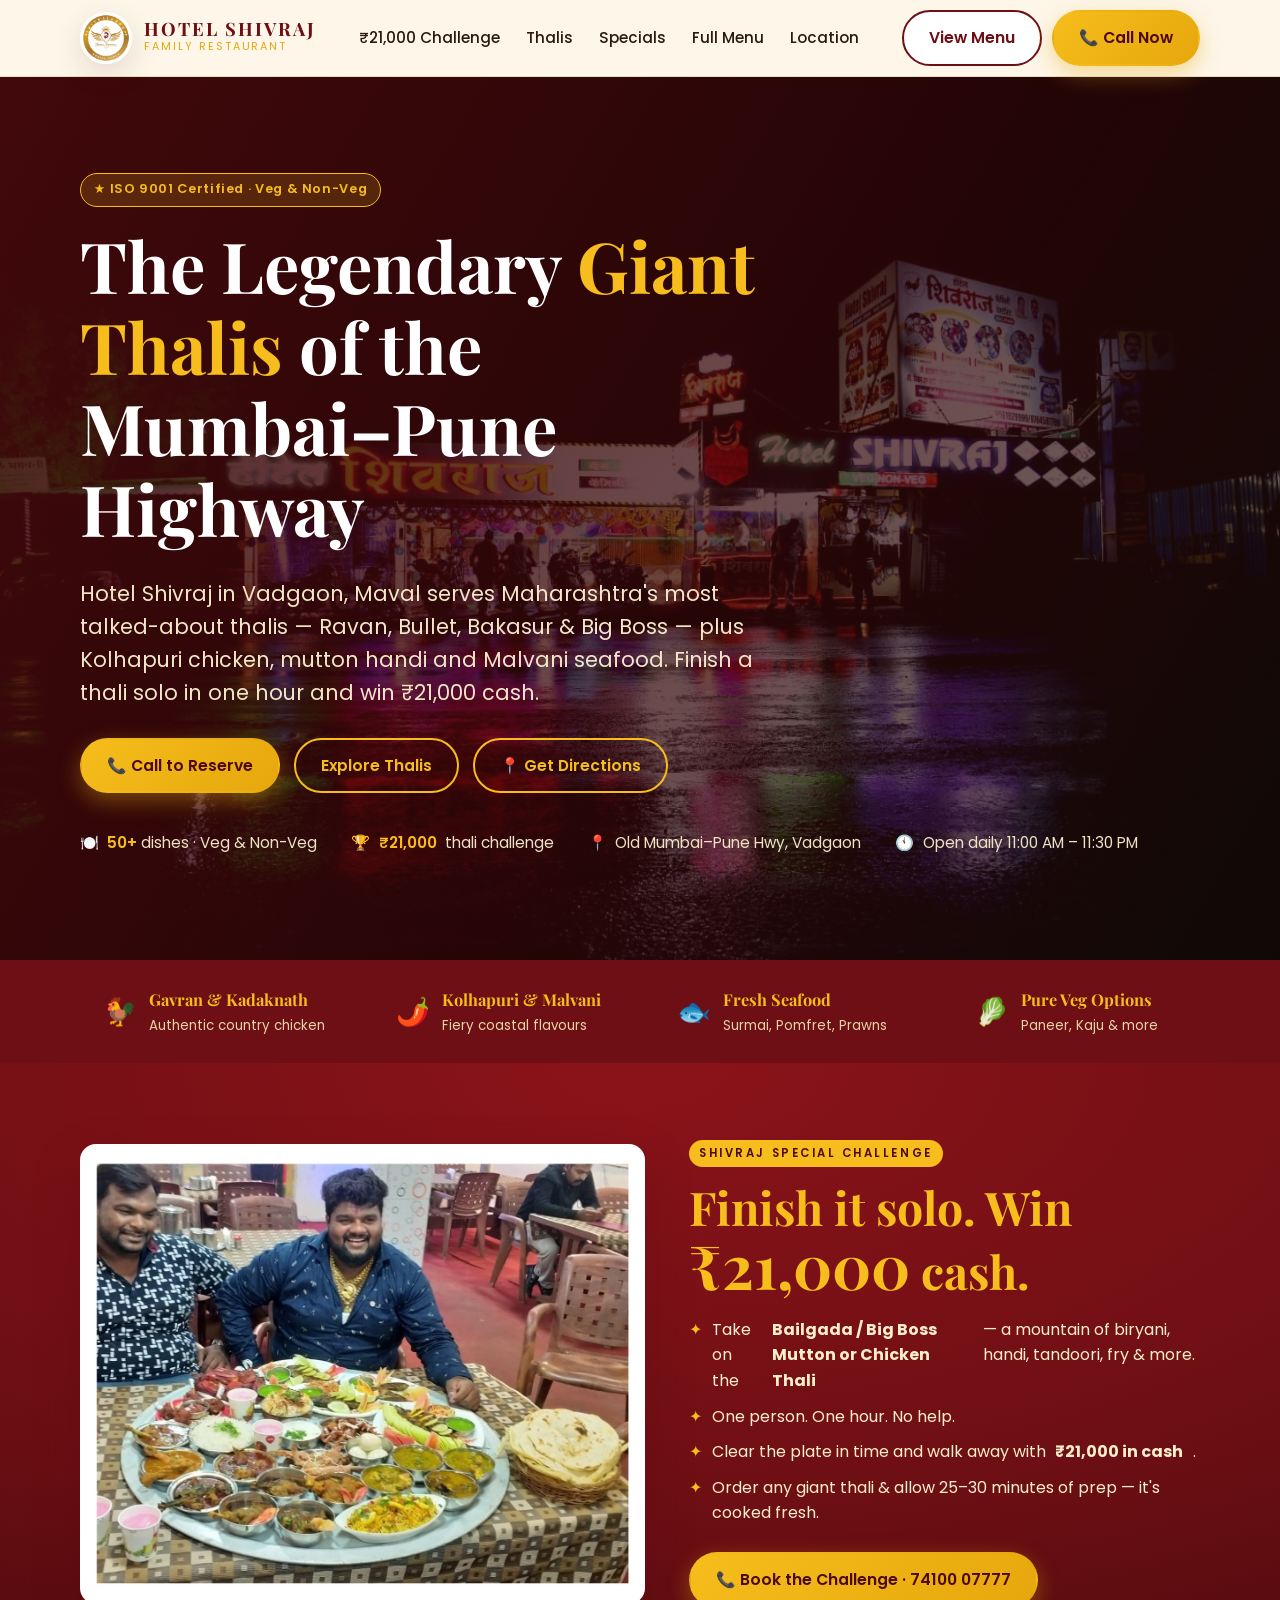
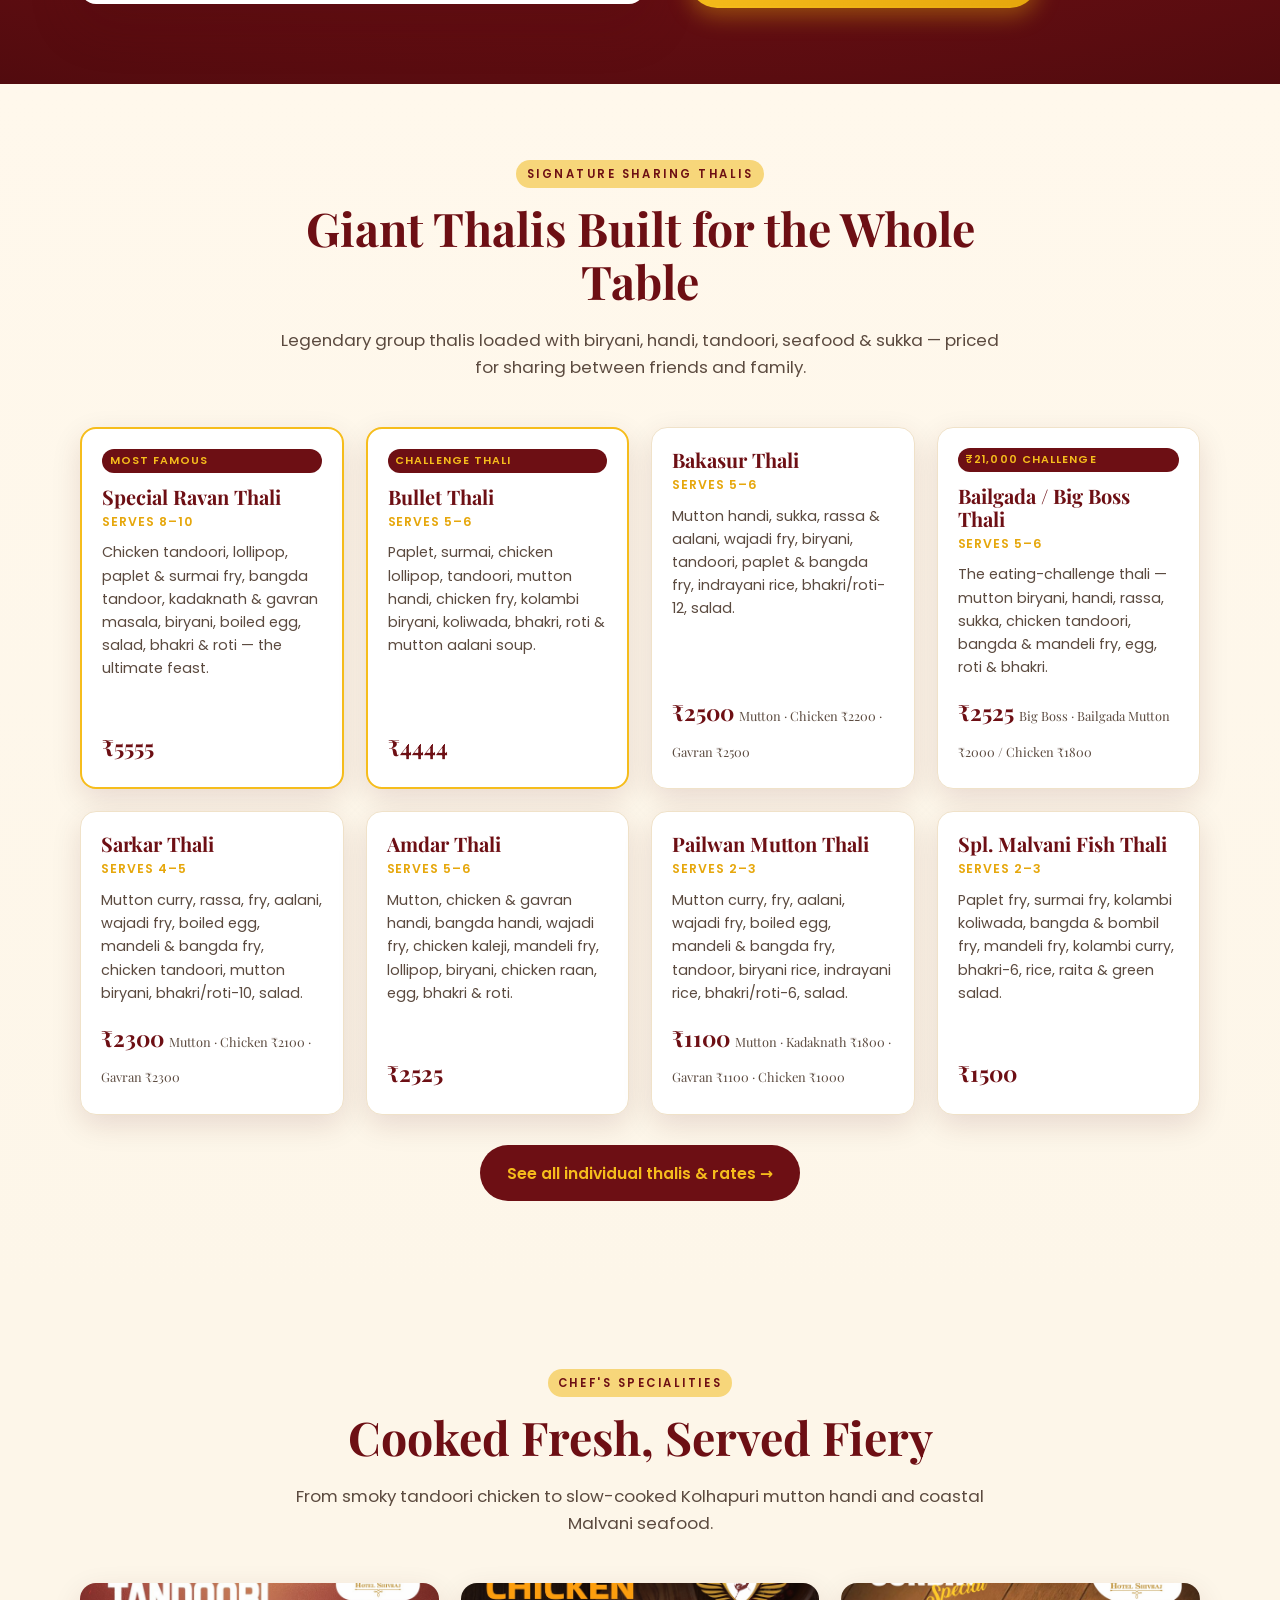
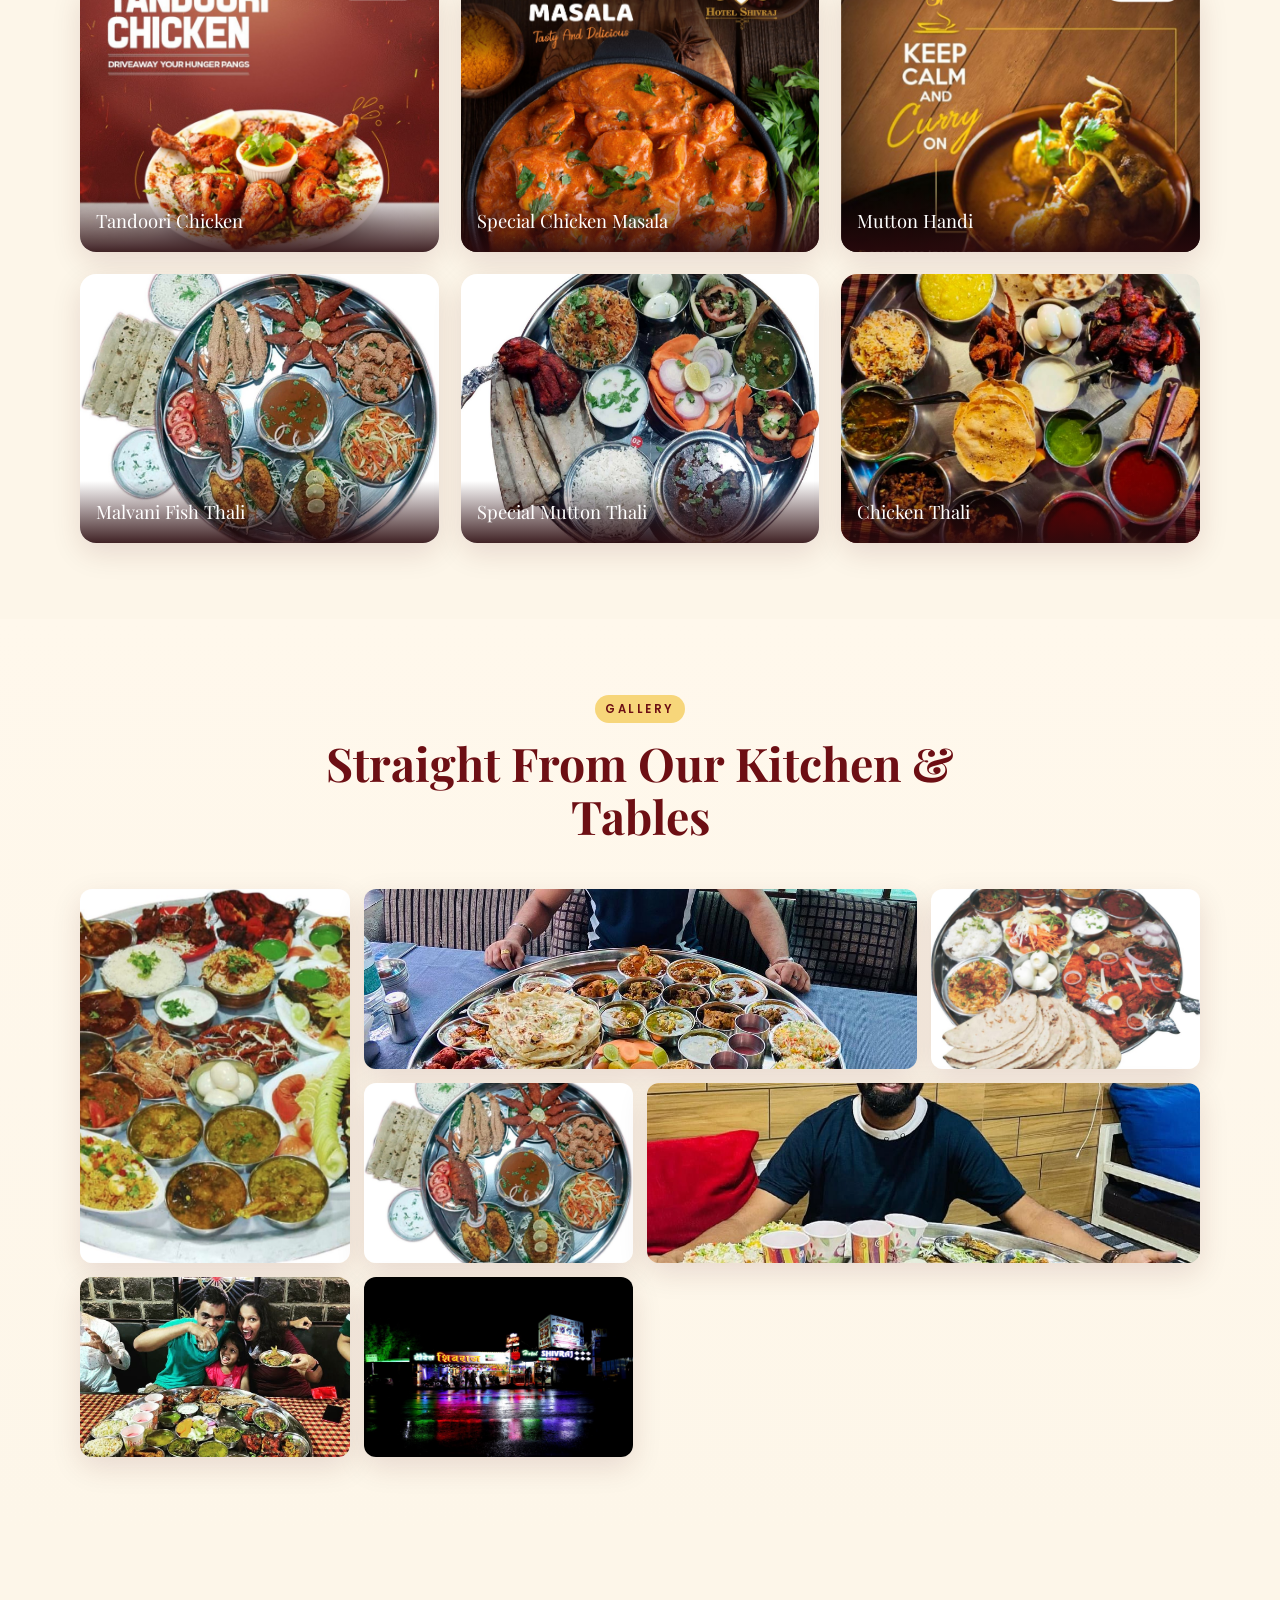
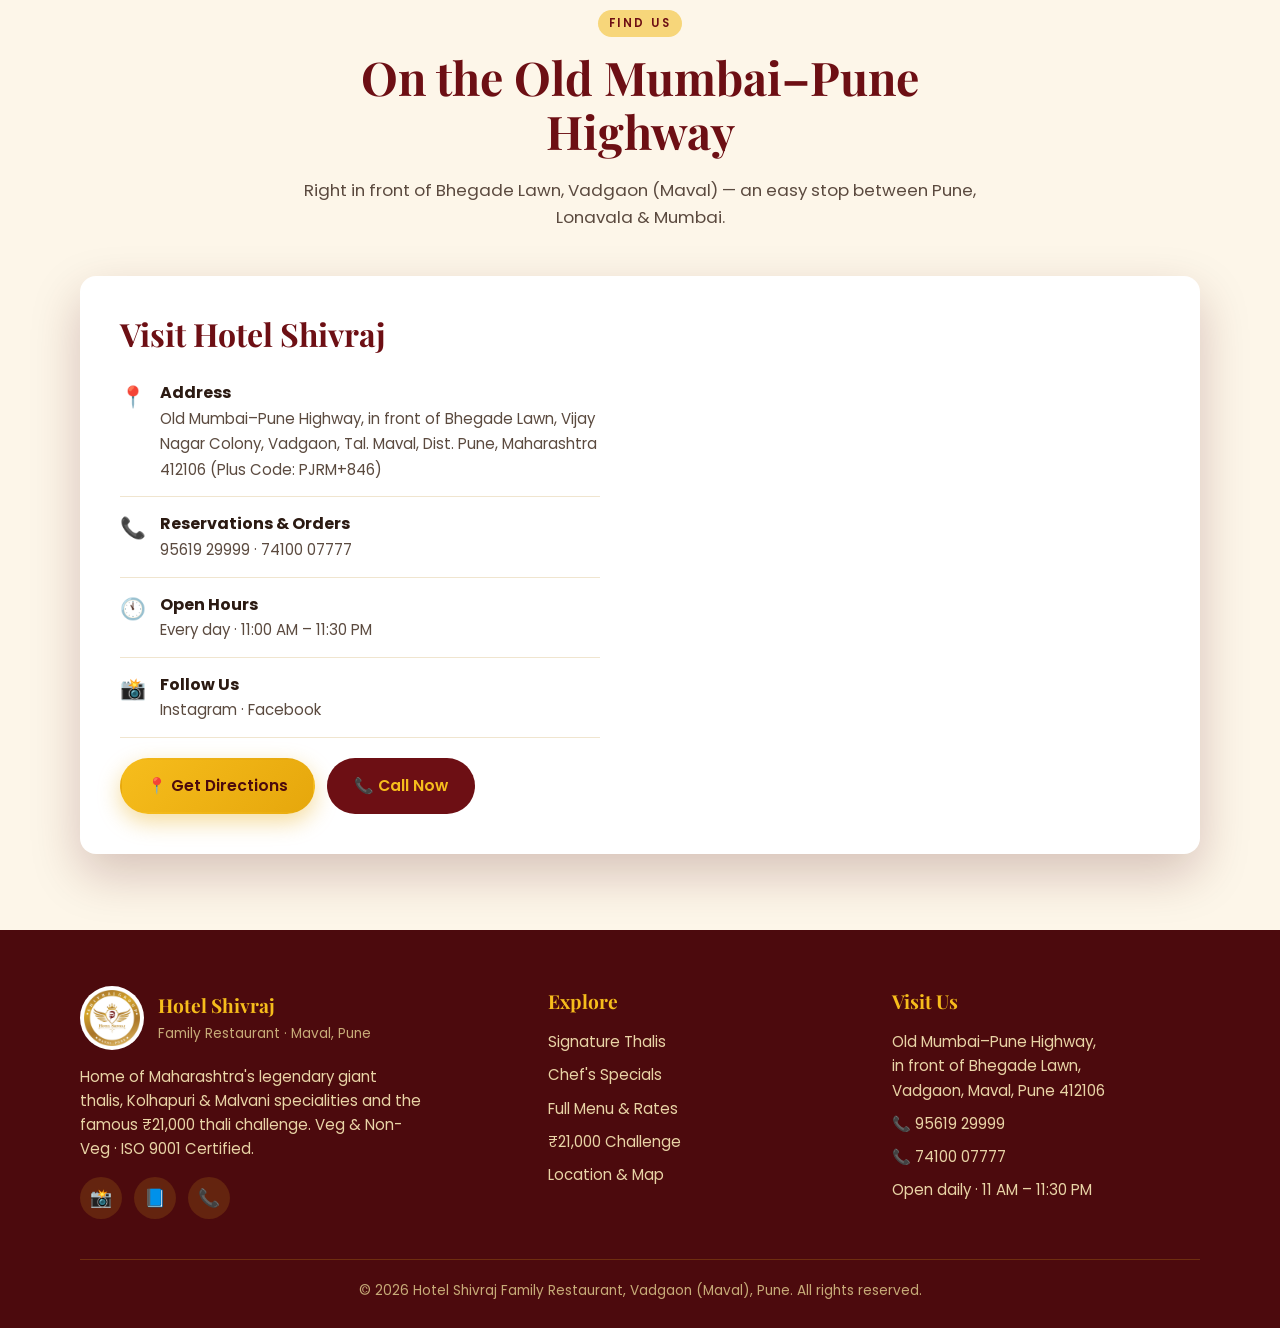
==== index.html @ 4ac5644a "shivraj first glimpse" ====
<!DOCTYPE html>
<html lang="en">
<head>
<meta charset="UTF-8">
<meta name="viewport" content="width=device-width, initial-scale=1.0">
<title>Hotel Shivraj | Famous Thali & Non-Veg Family Restaurant, Vadgaon Maval, Pune</title>
<meta name="description" content="Hotel Shivraj Family Restaurant on Old Mumbai–Pune Highway, Vadgaon (Maval). Home of the giant Ravan, Bullet & Bakasur thalis, Kolhapuri chicken, mutton handi, Malvani fish & the ₹21,000 thali eating challenge. Veg & Non-Veg. Book: 9561929999.">
<meta name="keywords" content="Hotel Shivraj, Shivraj thali, thali restaurant Vadgaon, non veg restaurant Maval, Pune Mumbai highway restaurant, Ravan thali, Bullet thali, Bakasur thali, Kolhapuri chicken Pune, mutton handi, Malvani fish thali, thali challenge Pune, family restaurant Lonavala Pune">
<link rel="canonical" href="https://www.hotelshivraj.com/">
<meta name="robots" content="index, follow">
<meta name="theme-color" content="#6d0f14">

<!-- Open Graph -->
<meta property="og:type" content="restaurant">
<meta property="og:title" content="Hotel Shivraj — Famous Thali & Non-Veg Family Restaurant, Vadgaon Maval">
<meta property="og:description" content="Giant Ravan, Bullet & Bakasur thalis, Kolhapuri chicken, mutton handi & Malvani fish. Take the ₹21,000 thali challenge on the Old Mumbai–Pune Highway.">
<meta property="og:image" content="https://www.hotelshivraj.com/public/images/special-ravan-thali.jpeg">
<meta property="og:url" content="https://www.hotelshivraj.com/">
<meta property="og:site_name" content="Hotel Shivraj">
<meta property="og:locale" content="en_IN">
<meta name="twitter:card" content="summary_large_image">
<meta name="twitter:title" content="Hotel Shivraj — Famous Thali & Non-Veg Restaurant, Vadgaon Maval">
<meta name="twitter:description" content="Giant thalis, Kolhapuri chicken, mutton handi & the ₹21,000 thali eating challenge.">
<meta name="twitter:image" content="https://www.hotelshivraj.com/public/images/special-ravan-thali.jpeg">

<link rel="icon" type="image/jpeg" href="public/images/hotel-shivraj-logo.jpeg">
<link rel="preconnect" href="https://fonts.googleapis.com">
<link rel="preconnect" href="https://fonts.gstatic.com" crossorigin>
<link href="https://fonts.googleapis.com/css2?family=Playfair+Display:wght@500;600;700;800&family=Poppins:wght@300;400;500;600&display=swap" rel="stylesheet">
<link rel="stylesheet" href="css/styles.css">

<!-- Structured data: LocalBusiness / Restaurant -->
<script type="application/ld+json">
{
  "@context":"https://schema.org",
  "@type":"Restaurant",
  "name":"Hotel Shivraj Family Restaurant",
  "image":"https://www.hotelshivraj.com/public/images/hotel-shivraj-restaurant-vadgaon-maval.jpeg",
  "logo":"https://www.hotelshivraj.com/public/images/hotel-shivraj-logo.jpeg",
  "url":"https://www.hotelshivraj.com/",
  "@id":"https://www.hotelshivraj.com/#restaurant",
  "telephone":"+919561929999",
  "priceRange":"₹₹",
  "servesCuisine":["Indian","Maharashtrian","Kolhapuri","Malvani","Tandoori","Seafood","Vegetarian","Non-Vegetarian"],
  "acceptsReservations":"True",
  "menu":"https://www.hotelshivraj.com/menu.html",
  "address":{
    "@type":"PostalAddress",
    "streetAddress":"Old Mumbai–Pune Highway, in front of Bhegade Lawn, Vijay Nagar Colony, Vadgaon, Tal. Maval",
    "addressLocality":"Vadgaon",
    "addressRegion":"Maharashtra",
    "postalCode":"412106",
    "addressCountry":"IN"
  },
  "geo":{"@type":"GeoCoordinates","latitude":18.7490,"longitude":73.6370},
  "hasMap":"https://maps.app.goo.gl/kxrbrBTMF6mvTP388",
  "openingHoursSpecification":[{
    "@type":"OpeningHoursSpecification",
    "dayOfWeek":["Monday","Tuesday","Wednesday","Thursday","Friday","Saturday","Sunday"],
    "opens":"11:00","closes":"23:30"
  }],
  "sameAs":[
    "https://www.instagram.com/hotelshivraj.in",
    "https://www.facebook.com/hotelshivraj.in"
  ]
}
</script>
</head>
<body>

<header class="site-header">
  <div class="nav">
    <a class="brand" href="index.html">
      <img src="public/images/hotel-shivraj-logo.jpeg" alt="Hotel Shivraj logo — Shivraj Group, Maval Pune">
      <span><b>Hotel Shivraj</b><span>Family Restaurant</span></span>
    </a>
    <nav class="nav-links" id="navLinks">
      <a href="#challenge">₹21,000 Challenge</a>
      <a href="#thalis">Thalis</a>
      <a href="#specials">Specials</a>
      <a href="menu.html">Full Menu</a>
      <a href="#location">Location</a>
    </nav>
    <div class="nav-cta">
      <a class="btn btn--outline" href="menu.html">View Menu</a>
      <a class="btn btn--gold" href="tel:+919561929999">📞 Call Now</a>
      <button class="nav-toggle" id="navToggle" aria-label="Toggle menu">☰</button>
    </div>
  </div>
</header>

<!-- HERO -->
<section class="hero">
  <div class="hero__bg" style="background-image:url('public/images/hotel-shivraj-restaurant-vadgaon-maval.jpeg')"></div>
  <div class="hero__overlay"></div>
  <div class="hero__inner">
    <span class="hero__badge">★ ISO 9001 Certified · Veg &amp; Non-Veg</span>
    <h1>The Legendary <em>Giant Thalis</em> of the Mumbai–Pune Highway</h1>
    <p class="lead">Hotel Shivraj in Vadgaon, Maval serves Maharashtra's most talked-about thalis — Ravan, Bullet, Bakasur &amp; Big Boss — plus Kolhapuri chicken, mutton handi and Malvani seafood. Finish a thali solo in one hour and win ₹21,000 cash.</p>
    <div class="hero__cta">
      <a class="btn btn--gold" href="tel:+919561929999">📞 Call to Reserve</a>
      <a class="btn btn--ghost" href="#thalis">Explore Thalis</a>
      <a class="btn btn--ghost" href="https://maps.app.goo.gl/kxrbrBTMF6mvTP388" target="_blank" rel="noopener">📍 Get Directions</a>
    </div>
    <div class="hero__meta">
      <div>🍽️ <span><b>50+</b> dishes · Veg &amp; Non-Veg</span></div>
      <div>🏆 <b>₹21,000</b> thali challenge</div>
      <div>📍 <span>Old Mumbai–Pune Hwy, Vadgaon</span></div>
      <div>🕚 <span>Open daily 11:00 AM – 11:30 PM</span></div>
    </div>
  </div>
</section>

<!-- USP STRIP -->
<section class="usp">
  <div class="container">
    <div class="item"><span class="ico">🐓</span><div><b>Gavran &amp; Kadaknath</b><small>Authentic country chicken</small></div></div>
    <div class="item"><span class="ico">🌶️</span><div><b>Kolhapuri &amp; Malvani</b><small>Fiery coastal flavours</small></div></div>
    <div class="item"><span class="ico">🐟</span><div><b>Fresh Seafood</b><small>Surmai, Pomfret, Prawns</small></div></div>
    <div class="item"><span class="ico">🥬</span><div><b>Pure Veg Options</b><small>Paneer, Kaju &amp; more</small></div></div>
  </div>
</section>

<!-- CHALLENGE -->
<section class="section section--maroon challenge" id="challenge">
  <div class="container wrap">
    <img src="public/images/bakasur-thali-challenge.jpeg" alt="Two guests attempting the giant Bakasur thali eating challenge at Hotel Shivraj" loading="lazy">
    <div>
      <span class="eyebrow">Shivraj Special Challenge</span>
      <h2 style="color:var(--gold-bright);font-size:clamp(1.9rem,4.5vw,2.9rem)">Finish it solo. Win <span class="prize">₹21,000</span> cash.</h2>
      <ul>
        <li>Take on the <b>Bailgada / Big Boss Mutton or Chicken Thali</b> — a mountain of biryani, handi, tandoori, fry &amp; more.</li>
        <li>One person. One hour. No help.</li>
        <li>Clear the plate in time and walk away with <b>₹21,000 in cash</b>.</li>
        <li>Order any giant thali &amp; allow 25–30 minutes of prep — it's cooked fresh.</li>
      </ul>
      <a class="btn btn--gold" href="tel:+917410007777">📞 Book the Challenge · 74100 07777</a>
    </div>
  </div>
</section>

<!-- THALIS -->
<section class="section section--tint" id="thalis">
  <div class="section-head">
    <span class="eyebrow">Signature Sharing Thalis</span>
    <h2>Giant Thalis Built for the Whole Table</h2>
    <p>Legendary group thalis loaded with biryani, handi, tandoori, seafood &amp; sukka — priced for sharing between friends and family.</p>
  </div>
  <div class="container">
    <div class="thali-grid">
      <article class="thali-card feature">
        <div class="body">
          <span class="tag">Most Famous</span>
          <h3 style="margin-top:12px">Special Ravan Thali</h3>
          <span class="serves">Serves 8–10</span>
          <p>Chicken tandoori, lollipop, paplet &amp; surmai fry, bangda tandoor, kadaknath &amp; gavran masala, biryani, boiled egg, salad, bhakri &amp; roti — the ultimate feast.</p>
          <div class="price">₹5555</div>
        </div>
      </article>
      <article class="thali-card feature">
        <div class="body">
          <span class="tag">Challenge Thali</span>
          <h3 style="margin-top:12px">Bullet Thali</h3>
          <span class="serves">Serves 5–6</span>
          <p>Paplet, surmai, chicken lollipop, tandoori, mutton handi, chicken fry, kolambi biryani, koliwada, bhakri, roti &amp; mutton aalani soup.</p>
          <div class="price">₹4444</div>
        </div>
      </article>
      <article class="thali-card">
        <div class="body">
          <h3>Bakasur Thali</h3>
          <span class="serves">Serves 5–6</span>
          <p>Mutton handi, sukka, rassa &amp; aalani, wajadi fry, biryani, tandoori, paplet &amp; bangda fry, indrayani rice, bhakri/roti-12, salad.</p>
          <div class="price">₹2500 <small>Mutton · Chicken ₹2200 · Gavran ₹2500</small></div>
        </div>
      </article>
      <article class="thali-card">
        <div class="body">
          <span class="tag">₹21,000 Challenge</span>
          <h3 style="margin-top:12px">Bailgada / Big Boss Thali</h3>
          <span class="serves">Serves 5–6</span>
          <p>The eating-challenge thali — mutton biryani, handi, rassa, sukka, chicken tandoori, bangda &amp; mandeli fry, egg, roti &amp; bhakri.</p>
          <div class="price">₹2525 <small>Big Boss · Bailgada Mutton ₹2000 / Chicken ₹1800</small></div>
        </div>
      </article>
      <article class="thali-card">
        <div class="body">
          <h3>Sarkar Thali</h3>
          <span class="serves">Serves 4–5</span>
          <p>Mutton curry, rassa, fry, aalani, wajadi fry, boiled egg, mandeli &amp; bangda fry, chicken tandoori, mutton biryani, bhakri/roti-10, salad.</p>
          <div class="price">₹2300 <small>Mutton · Chicken ₹2100 · Gavran ₹2300</small></div>
        </div>
      </article>
      <article class="thali-card">
        <div class="body">
          <h3>Amdar Thali</h3>
          <span class="serves">Serves 5–6</span>
          <p>Mutton, chicken &amp; gavran handi, bangda handi, wajadi fry, chicken kaleji, mandeli fry, lollipop, biryani, chicken raan, egg, bhakri &amp; roti.</p>
          <div class="price">₹2525</div>
        </div>
      </article>
      <article class="thali-card">
        <div class="body">
          <h3>Pailwan Mutton Thali</h3>
          <span class="serves">Serves 2–3</span>
          <p>Mutton curry, fry, aalani, wajadi fry, boiled egg, mandeli &amp; bangda fry, tandoor, biryani rice, indrayani rice, bhakri/roti-6, salad.</p>
          <div class="price">₹1100 <small>Mutton · Kadaknath ₹1800 · Gavran ₹1100 · Chicken ₹1000</small></div>
        </div>
      </article>
      <article class="thali-card">
        <div class="body">
          <h3>Spl. Malvani Fish Thali</h3>
          <span class="serves">Serves 2–3</span>
          <p>Paplet fry, surmai fry, kolambi koliwada, bangda &amp; bombil fry, mandeli fry, kolambi curry, bhakri-6, rice, raita &amp; green salad.</p>
          <div class="price">₹1500</div>
        </div>
      </article>
    </div>
    <p style="text-align:center;margin-top:30px">
      <a class="btn btn--maroon" href="menu.html#thalis">See all individual thalis &amp; rates →</a>
    </p>
  </div>
</section>

<!-- SPECIALS SHOWCASE -->
<section class="section" id="specials">
  <div class="section-head">
    <span class="eyebrow">Chef's Specialities</span>
    <h2>Cooked Fresh, Served Fiery</h2>
    <p>From smoky tandoori chicken to slow-cooked Kolhapuri mutton handi and coastal Malvani seafood.</p>
  </div>
  <div class="container">
    <div class="showcase">
      <figure><img src="public/images/tandoori-chicken.jpeg" alt="Special tandoori chicken at Hotel Shivraj" loading="lazy"><figcaption>Tandoori Chicken</figcaption></figure>
      <figure><img src="public/images/special-chicken-masala.jpeg" alt="Special chicken masala curry at Hotel Shivraj" loading="lazy"><figcaption>Special Chicken Masala</figcaption></figure>
      <figure><img src="public/images/mutton-curry-sunday-special.jpeg" alt="Sunday special mutton curry at Hotel Shivraj" loading="lazy"><figcaption>Mutton Handi</figcaption></figure>
      <figure><img src="public/images/malvani-fish-thali.jpeg" alt="Malvani fish thali with surmai, pomfret and prawns" loading="lazy"><figcaption>Malvani Fish Thali</figcaption></figure>
      <figure><img src="public/images/special-mutton-thali.jpeg" alt="Special mutton thali with biryani and bhakri" loading="lazy"><figcaption>Special Mutton Thali</figcaption></figure>
      <figure><img src="public/images/chicken-thali-bhakri.jpeg" alt="Chicken thali with bhakri, tandoori and dal" loading="lazy"><figcaption>Chicken Thali</figcaption></figure>
    </div>
  </div>
</section>

<!-- GALLERY -->
<section class="section section--tint">
  <div class="section-head">
    <span class="eyebrow">Gallery</span>
    <h2>Straight From Our Kitchen &amp; Tables</h2>
  </div>
  <div class="container">
    <div class="gallery">
      <a href="public/images/special-ravan-thali.jpeg" class="tall" target="_blank"><img src="public/images/special-ravan-thali.jpeg" alt="Giant Ravan thali platter loaded with seafood, biryani and chicken" loading="lazy"></a>
      <a href="public/images/mega-thali-eating-challenge.jpeg" class="wide" target="_blank"><img src="public/images/mega-thali-eating-challenge.jpeg" alt="Guest with the giant Hotel Shivraj thali eating challenge" loading="lazy"></a>
      <a href="public/images/non-veg-thali-platter.jpeg" target="_blank"><img src="public/images/non-veg-thali-platter.jpeg" alt="Non-veg mega thali platter" loading="lazy"></a>
      <a href="public/images/surmai-prawns-fish-thali.jpeg" target="_blank"><img src="public/images/surmai-prawns-fish-thali.jpeg" alt="Surmai and prawns Malvani fish thali" loading="lazy"></a>
      <a href="public/images/bullet-thali-challenge.jpeg" class="wide" target="_blank"><img src="public/images/bullet-thali-challenge.jpeg" alt="Happy guest taking on the Bullet thali challenge" loading="lazy"></a>
      <a href="public/images/family-restaurant-dining.jpeg" target="_blank"><img src="public/images/family-restaurant-dining.jpeg" alt="Family enjoying a thali at Hotel Shivraj family restaurant" loading="lazy"></a>
      <a href="public/images/hotel-shivraj-restaurant-vadgaon-maval.jpeg" target="_blank"><img src="public/images/hotel-shivraj-restaurant-vadgaon-maval.jpeg" alt="Hotel Shivraj restaurant exterior at night on the Mumbai–Pune highway" loading="lazy"></a>
    </div>
  </div>
</section>

<!-- LOCATION -->
<section class="section location" id="location">
  <div class="section-head">
    <span class="eyebrow">Find Us</span>
    <h2 style="color:var(--maroon)">On the Old Mumbai–Pune Highway</h2>
    <p>Right in front of Bhegade Lawn, Vadgaon (Maval) — an easy stop between Pune, Lonavala &amp; Mumbai.</p>
  </div>
  <div class="container">
    <div class="wrap">
      <div class="info">
        <h2>Visit Hotel Shivraj</h2>
        <div class="row"><span class="ico">📍</span><div><b>Address</b><span>Old Mumbai–Pune Highway, in front of Bhegade Lawn, Vijay Nagar Colony, Vadgaon, Tal. Maval, Dist. Pune, Maharashtra 412106 (Plus Code: PJRM+846)</span></div></div>
        <div class="row"><span class="ico">📞</span><div><b>Reservations &amp; Orders</b><span><a href="tel:+919561929999">95619 29999</a> · <a href="tel:+917410007777">74100 07777</a></span></div></div>
        <div class="row"><span class="ico">🕚</span><div><b>Open Hours</b><span>Every day · 11:00 AM – 11:30 PM</span></div></div>
        <div class="row"><span class="ico">📸</span><div><b>Follow Us</b><span><a href="https://www.instagram.com/hotelshivraj.in" target="_blank" rel="noopener">Instagram</a> · <a href="https://www.facebook.com/hotelshivraj.in" target="_blank" rel="noopener">Facebook</a></span></div></div>
        <div style="margin-top:20px;display:flex;gap:12px;flex-wrap:wrap">
          <a class="btn btn--gold" href="https://maps.app.goo.gl/kxrbrBTMF6mvTP388" target="_blank" rel="noopener">📍 Get Directions</a>
          <a class="btn btn--maroon" href="tel:+919561929999">📞 Call Now</a>
        </div>
      </div>
      <div class="map">
        <iframe
          title="Hotel Shivraj location map — Vadgaon, Maval, Pune"
          src="https://maps.google.com/maps?q=Hotel%20Shivraj%20Family%20Restaurant%20Vadgaon%20Maval%20412106&t=&z=15&ie=UTF8&iwloc=&output=embed"
          loading="lazy" referrerpolicy="no-referrer-when-downgrade" allowfullscreen></iframe>
      </div>
    </div>
  </div>
</section>

<!-- FOOTER -->
<footer class="site-footer">
  <div class="container">
    <div class="footer-grid">
      <div>
        <div class="footer-brand">
          <img src="public/images/hotel-shivraj-logo.jpeg" alt="Hotel Shivraj logo">
          <div><h4 style="margin:0">Hotel Shivraj</h4><span style="color:#c7ab78;font-size:.85rem">Family Restaurant · Maval, Pune</span></div>
        </div>
        <p style="font-size:.94rem;max-width:38ch">Home of Maharashtra's legendary giant thalis, Kolhapuri &amp; Malvani specialities and the famous ₹21,000 thali challenge. Veg &amp; Non-Veg · ISO 9001 Certified.</p>
        <div class="socials">
          <a href="https://www.instagram.com/hotelshivraj.in" target="_blank" rel="noopener" aria-label="Instagram">📸</a>
          <a href="https://www.facebook.com/hotelshivraj.in" target="_blank" rel="noopener" aria-label="Facebook">📘</a>
          <a href="tel:+919561929999" aria-label="Call">📞</a>
        </div>
      </div>
      <div>
        <h4>Explore</h4>
        <ul>
          <li><a href="#thalis">Signature Thalis</a></li>
          <li><a href="#specials">Chef's Specials</a></li>
          <li><a href="menu.html">Full Menu &amp; Rates</a></li>
          <li><a href="#challenge">₹21,000 Challenge</a></li>
          <li><a href="#location">Location &amp; Map</a></li>
        </ul>
      </div>
      <div>
        <h4>Visit Us</h4>
        <ul>
          <li>Old Mumbai–Pune Highway,<br>in front of Bhegade Lawn,<br>Vadgaon, Maval, Pune 412106</li>
          <li><a href="tel:+919561929999">📞 95619 29999</a></li>
          <li><a href="tel:+917410007777">📞 74100 07777</a></li>
          <li>Open daily · 11 AM – 11:30 PM</li>
        </ul>
      </div>
    </div>
    <div class="footer-bottom">© 2026 Hotel Shivraj Family Restaurant, Vadgaon (Maval), Pune. All rights reserved.</div>
  </div>
</footer>

<div class="fab">
  <a class="wa" href="https://wa.me/919561929999" target="_blank" rel="noopener" aria-label="WhatsApp">🟢</a>
  <a class="call" href="tel:+919561929999" aria-label="Call">📞</a>
</div>

<script>
  const t=document.getElementById('navToggle'),l=document.getElementById('navLinks');
  t.addEventListener('click',()=>l.classList.toggle('open'));
  l.addEventListener('click',e=>{if(e.target.tagName==='A')l.classList.remove('open')});
</script>
</body>
</html>
---- css/styles.css ----
/* Hotel Shivraj — Family Restaurant, Vadgaon (Maval), Pune
   Palette derived from the brand brochure: deep maroon + royal gold + cream */
:root{
  --maroon:#6d0f14;
  --maroon-dark:#4c0a0d;
  --maroon-soft:#8a1319;
  --gold:#e6a70c;
  --gold-bright:#f6bd1c;
  --gold-soft:#f7d67a;
  --cream:#fdf6e9;
  --cream-2:#f6ebd7;
  --ink:#2b1a12;
  --ink-soft:#5b4a3f;
  --white:#ffffff;
  --radius:16px;
  --shadow:0 10px 30px rgba(76,10,13,.12);
  --shadow-lg:0 20px 50px rgba(76,10,13,.22);
  --maxw:1160px;
  --serif:"Playfair Display",Georgia,"Times New Roman",serif;
  --sans:"Poppins",system-ui,-apple-system,"Segoe UI",Roboto,sans-serif;
}
*{box-sizing:border-box}
html{scroll-behavior:smooth}
body{
  margin:0;font-family:var(--sans);color:var(--ink);
  background:var(--cream);line-height:1.6;-webkit-font-smoothing:antialiased;
}
img{max-width:100%;display:block}
a{color:inherit;text-decoration:none}
h1,h2,h3{font-family:var(--serif);line-height:1.15;margin:0 0 .4em}
.container{max-width:var(--maxw);margin:0 auto;padding:0 20px}
.section{padding:76px 0}
.section--tint{background:linear-gradient(180deg,#fff8ec, #fdf6e9)}
.section--maroon{background:radial-gradient(120% 120% at 50% 0%,var(--maroon-soft),var(--maroon) 60%,var(--maroon-dark));color:#fbeecb}
.eyebrow{
  display:inline-block;font-weight:600;letter-spacing:.22em;text-transform:uppercase;
  font-size:.72rem;color:var(--maroon);background:var(--gold-soft);
  padding:.4em .9em;border-radius:999px;margin-bottom:14px;
}
.section--maroon .eyebrow{color:var(--maroon-dark);background:var(--gold-bright)}
.section-head{text-align:center;max-width:720px;margin:0 auto 46px}
.section-head h2{font-size:clamp(1.9rem,4vw,2.9rem);color:var(--maroon)}
.section--maroon .section-head h2{color:var(--gold-bright)}
.section-head p{color:var(--ink-soft);font-size:1.05rem}
.section--maroon .section-head p{color:#f3e2bf}

/* Buttons */
.btn{
  display:inline-flex;align-items:center;gap:.5em;font-weight:600;font-family:var(--sans);
  padding:.85em 1.6em;border-radius:999px;cursor:pointer;border:2px solid transparent;
  transition:transform .15s ease,box-shadow .15s ease,background .15s ease;font-size:.98rem;
}
.btn:hover{transform:translateY(-2px)}
.btn--gold{background:linear-gradient(135deg,var(--gold-bright),var(--gold));color:var(--maroon-dark);box-shadow:0 8px 22px rgba(230,167,12,.4)}
.btn--maroon{background:var(--maroon);color:var(--gold-bright)}
.btn--ghost{background:transparent;border-color:var(--gold-bright);color:var(--gold-bright)}
.btn--outline{background:#fff;border-color:var(--maroon);color:var(--maroon)}

/* Header */
.site-header{position:sticky;top:0;z-index:50;background:rgba(253,246,233,.92);backdrop-filter:blur(10px);border-bottom:1px solid #eaddc3}
.nav{display:flex;align-items:center;justify-content:space-between;gap:16px;padding:10px 20px;max-width:var(--maxw);margin:0 auto}
.brand{display:flex;align-items:center;gap:12px}
.brand img{width:52px;height:52px;border-radius:50%;box-shadow:var(--shadow)}
.brand b{font-family:var(--serif);font-size:1.15rem;color:var(--maroon);display:block;line-height:1}
.brand span{font-size:.68rem;letter-spacing:.18em;text-transform:uppercase;color:var(--gold)}
.nav-links{display:flex;align-items:center;gap:26px}
.nav-links a{font-weight:500;font-size:.95rem;color:var(--ink);transition:color .15s}
.nav-links a:hover{color:var(--maroon)}
.nav-cta{display:flex;gap:10px;align-items:center}
.nav-toggle{display:none;background:none;border:0;font-size:1.6rem;color:var(--maroon);cursor:pointer}

/* Hero */
.hero{position:relative;color:#fff;overflow:hidden}
.hero__bg{position:absolute;inset:0;background-size:cover;background-position:center;filter:brightness(.55)}
.hero__overlay{position:absolute;inset:0;background:linear-gradient(120deg,rgba(76,10,13,.86),rgba(76,10,13,.5) 55%,rgba(43,26,18,.35))}
.hero__inner{position:relative;max-width:var(--maxw);margin:0 auto;padding:96px 20px 104px}
.hero__badge{display:inline-flex;gap:.5em;align-items:center;background:rgba(246,189,28,.16);border:1px solid var(--gold-bright);color:var(--gold-bright);padding:.45em 1em;border-radius:999px;font-size:.8rem;font-weight:600;letter-spacing:.05em;margin-bottom:18px}
.hero h1{font-size:clamp(2.4rem,6vw,4.4rem);color:#fff;max-width:16ch}
.hero h1 em{color:var(--gold-bright);font-style:normal}
.hero p.lead{font-size:clamp(1.05rem,2.2vw,1.3rem);max-width:52ch;color:#f4e6c8;margin-bottom:28px}
.hero__cta{display:flex;flex-wrap:wrap;gap:14px}
.hero__meta{display:flex;flex-wrap:wrap;gap:22px 34px;margin-top:38px;font-size:.95rem;color:#f0e2c4}
.hero__meta div{display:flex;align-items:center;gap:.55em}
.hero__meta b{color:var(--gold-bright);font-weight:600}

/* Feature strip */
.usp{background:var(--maroon);color:#f7e7c3}
.usp .container{display:grid;grid-template-columns:repeat(4,1fr);gap:16px;padding-top:26px;padding-bottom:26px}
.usp .item{display:flex;gap:12px;align-items:center;justify-content:center;text-align:left}
.usp .ico{font-size:1.7rem}
.usp b{display:block;color:var(--gold-bright);font-size:1.02rem;font-family:var(--serif)}
.usp small{color:#e9d4a6}

/* Challenge banner */
.challenge{position:relative;overflow:hidden}
.challenge .wrap{display:grid;grid-template-columns:1.05fr .95fr;gap:44px;align-items:center}
.challenge img{border-radius:var(--radius);box-shadow:var(--shadow-lg);width:100%;height:100%;object-fit:cover;max-height:460px}
.challenge .prize{font-family:var(--serif);font-size:clamp(2.4rem,6vw,3.8rem);color:var(--gold-bright);line-height:1}
.challenge ul{list-style:none;padding:0;margin:18px 0 26px;display:grid;gap:10px}
.challenge li{display:flex;gap:.6em;align-items:flex-start}
.challenge li::before{content:"✦";color:var(--gold-bright)}

/* Thali cards */
.thali-grid{display:grid;grid-template-columns:repeat(auto-fill,minmax(250px,1fr));gap:22px}
.thali-card{background:#fff;border-radius:var(--radius);box-shadow:var(--shadow);overflow:hidden;border:1px solid #f0e2c9;transition:transform .18s ease,box-shadow .18s ease;display:flex;flex-direction:column}
.thali-card:hover{transform:translateY(-6px);box-shadow:var(--shadow-lg)}
.thali-card .body{padding:20px 20px 22px;display:flex;flex-direction:column;flex:1}
.thali-card h3{color:var(--maroon);font-size:1.25rem;margin-bottom:4px}
.thali-card .serves{font-size:.78rem;font-weight:600;letter-spacing:.08em;text-transform:uppercase;color:var(--gold);margin-bottom:10px}
.thali-card p{font-size:.9rem;color:var(--ink-soft);margin:0 0 16px;flex:1}
.thali-card .price{font-family:var(--serif);font-size:1.4rem;color:var(--maroon);font-weight:700}
.thali-card .price small{font-size:.8rem;color:var(--ink-soft);font-weight:400}
.thali-card.feature{border:2px solid var(--gold-bright)}
.tag{display:inline-block;background:var(--maroon);color:var(--gold-bright);font-size:.68rem;font-weight:600;letter-spacing:.1em;text-transform:uppercase;padding:.3em .7em;border-radius:999px}

/* Specials showcase */
.showcase{display:grid;grid-template-columns:repeat(3,1fr);gap:22px}
.showcase figure{margin:0;position:relative;border-radius:var(--radius);overflow:hidden;box-shadow:var(--shadow)}
.showcase img{aspect-ratio:4/3;object-fit:cover;width:100%;transition:transform .4s ease}
.showcase figure:hover img{transform:scale(1.06)}
.showcase figcaption{position:absolute;left:0;right:0;bottom:0;padding:16px;background:linear-gradient(0deg,rgba(43,10,13,.9),transparent);color:#fff;font-family:var(--serif);font-size:1.15rem}

/* Gallery */
.gallery{display:grid;grid-template-columns:repeat(4,1fr);grid-auto-rows:180px;gap:14px}
.gallery a{overflow:hidden;border-radius:12px;box-shadow:var(--shadow)}
.gallery img{width:100%;height:100%;object-fit:cover;transition:transform .4s ease}
.gallery a:hover img{transform:scale(1.08)}
.gallery .tall{grid-row:span 2}
.gallery .wide{grid-column:span 2}

/* Menu page */
.menu-hero{background:var(--maroon);color:#f7e7c3;text-align:center;padding:60px 20px 54px}
.menu-hero h1{color:var(--gold-bright);font-size:clamp(2rem,5vw,3.2rem)}
.menu-nav{position:sticky;top:73px;z-index:30;background:var(--cream);border-bottom:1px solid #ecdcbf;padding:12px 0}
.menu-nav .container{display:flex;gap:10px;overflow-x:auto;scrollbar-width:none}
.menu-nav .container::-webkit-scrollbar{display:none}
.menu-nav a{white-space:nowrap;font-size:.86rem;font-weight:500;padding:.45em 1em;border-radius:999px;background:#fff;border:1px solid #ecdcbf;color:var(--maroon)}
.menu-nav a:hover{background:var(--maroon);color:var(--gold-bright)}
.menu-block{margin-bottom:14px}
.menu-block h2{color:var(--maroon);font-size:1.7rem;border-bottom:2px solid var(--gold-soft);padding-bottom:10px;margin-bottom:8px;display:flex;align-items:center;gap:.5em}
.menu-cols{columns:2;column-gap:48px}
.menu-item{break-inside:avoid;display:flex;justify-content:space-between;gap:14px;padding:9px 0;border-bottom:1px dashed #e7d9bf}
.menu-item .name{font-weight:500}
.menu-item .name small{display:block;font-weight:400;font-size:.8rem;color:var(--ink-soft)}
.menu-item .rate{font-weight:600;color:var(--maroon);white-space:nowrap;font-variant-numeric:tabular-nums}
.menu-note{text-align:center;color:var(--ink-soft);font-size:.85rem;margin-top:26px;font-style:italic}
.veg-flag,.nonveg-flag{display:inline-block;width:.85em;height:.85em;border:1.5px solid;border-radius:3px;position:relative;vertical-align:middle}
.veg-flag{border-color:#2e7d32}.veg-flag::after{content:"";position:absolute;inset:2px;background:#2e7d32;border-radius:50%}
.nonveg-flag{border-color:#b3261e}.nonveg-flag::after{content:"";position:absolute;inset:2px;background:#b3261e;border-radius:50%}

/* Location */
.location .wrap{display:grid;grid-template-columns:1fr 1fr;gap:0;border-radius:var(--radius);overflow:hidden;box-shadow:var(--shadow-lg);background:#fff}
.location .info{padding:40px}
.location .info h2{color:var(--maroon);font-size:2rem}
.location .row{display:flex;gap:14px;align-items:flex-start;padding:14px 0;border-bottom:1px solid #f0e5cf}
.location .row .ico{font-size:1.3rem;color:var(--maroon)}
.location .row b{display:block;color:var(--ink)}
.location .row span{color:var(--ink-soft);font-size:.94rem}
.location .map{min-height:100%}
.location .map iframe{width:100%;height:100%;min-height:420px;border:0;display:block}

/* Footer */
.site-footer{background:var(--maroon-dark);color:#e9d4a6;padding:56px 0 26px}
.footer-grid{display:grid;grid-template-columns:1.4fr 1fr 1fr;gap:36px}
.site-footer h4{font-family:var(--serif);color:var(--gold-bright);font-size:1.2rem;margin:0 0 14px}
.site-footer a{color:#e9d4a6}.site-footer a:hover{color:var(--gold-bright)}
.site-footer ul{list-style:none;padding:0;margin:0;display:grid;gap:9px;font-size:.94rem}
.footer-brand{display:flex;gap:14px;align-items:center;margin-bottom:14px}
.footer-brand img{width:64px;height:64px;border-radius:50%}
.socials{display:flex;gap:12px;margin-top:16px}
.socials a{width:42px;height:42px;border-radius:50%;background:rgba(246,189,28,.14);display:grid;place-items:center;font-size:1.1rem;transition:background .15s}
.socials a:hover{background:var(--gold-bright)}
.footer-bottom{border-top:1px solid rgba(246,189,28,.2);margin-top:40px;padding-top:20px;text-align:center;font-size:.85rem;color:#c7ab78}

/* Floating call button (mobile ads) */
.fab{position:fixed;right:18px;bottom:18px;z-index:60;display:none;gap:10px}
.fab a{width:56px;height:56px;border-radius:50%;display:grid;place-items:center;box-shadow:var(--shadow-lg);font-size:1.5rem}
.fab .call{background:var(--maroon);color:var(--gold-bright)}
.fab .wa{background:#25d366;color:#fff}

@media(max-width:900px){
  .nav-links,.nav-cta .btn--outline{display:none}
  .nav-toggle{display:block}
  .nav-links.open{display:flex;position:absolute;top:72px;left:0;right:0;flex-direction:column;background:var(--cream);padding:18px 20px;gap:14px;border-bottom:1px solid #eaddc3}
  .usp .container{grid-template-columns:repeat(2,1fr)}
  .challenge .wrap,.location .wrap{grid-template-columns:1fr}
  .showcase{grid-template-columns:1fr 1fr}
  .gallery{grid-template-columns:repeat(2,1fr);grid-auto-rows:150px}
  .menu-cols{columns:1}
  .menu-nav{top:64px}
  .fab{display:flex}
}
@media(max-width:560px){
  .section{padding:52px 0}
  .usp .container{grid-template-columns:1fr}
  .showcase{grid-template-columns:1fr}
  .hero__inner{padding:70px 20px 76px}
}
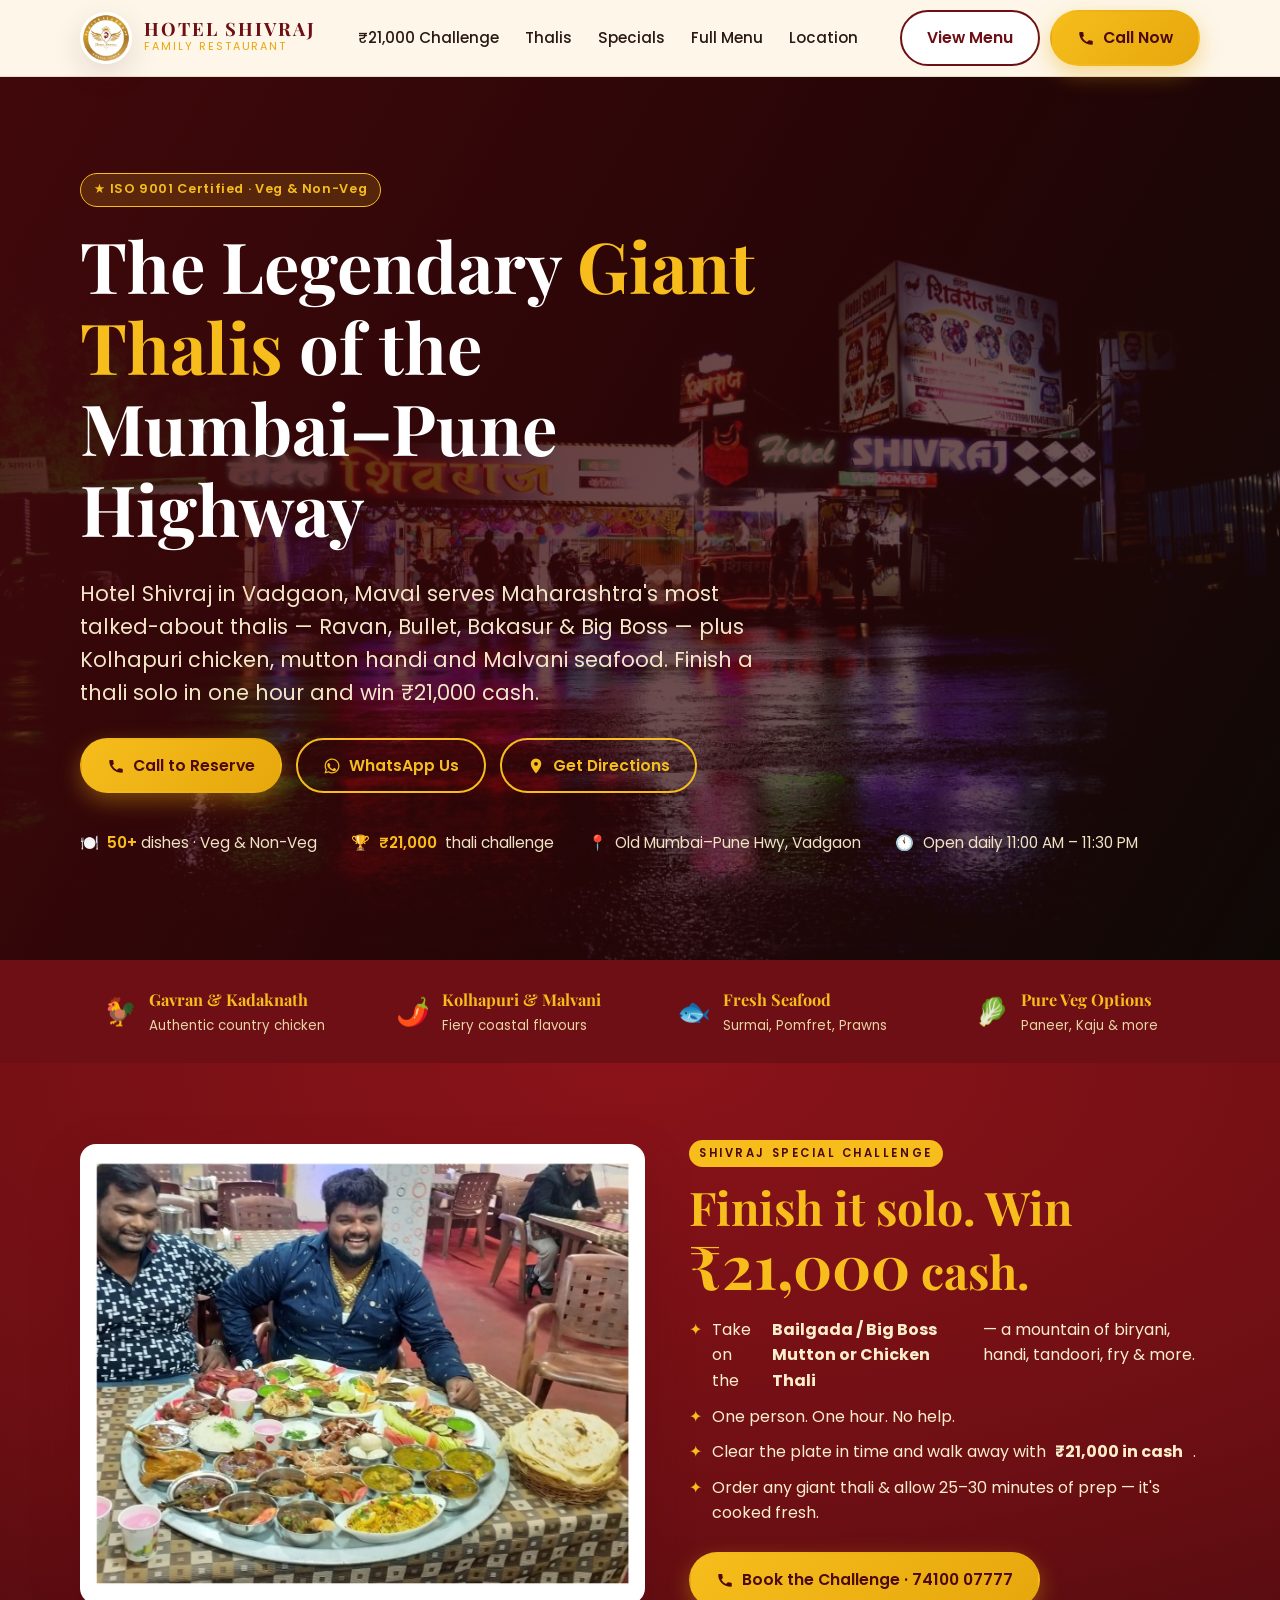
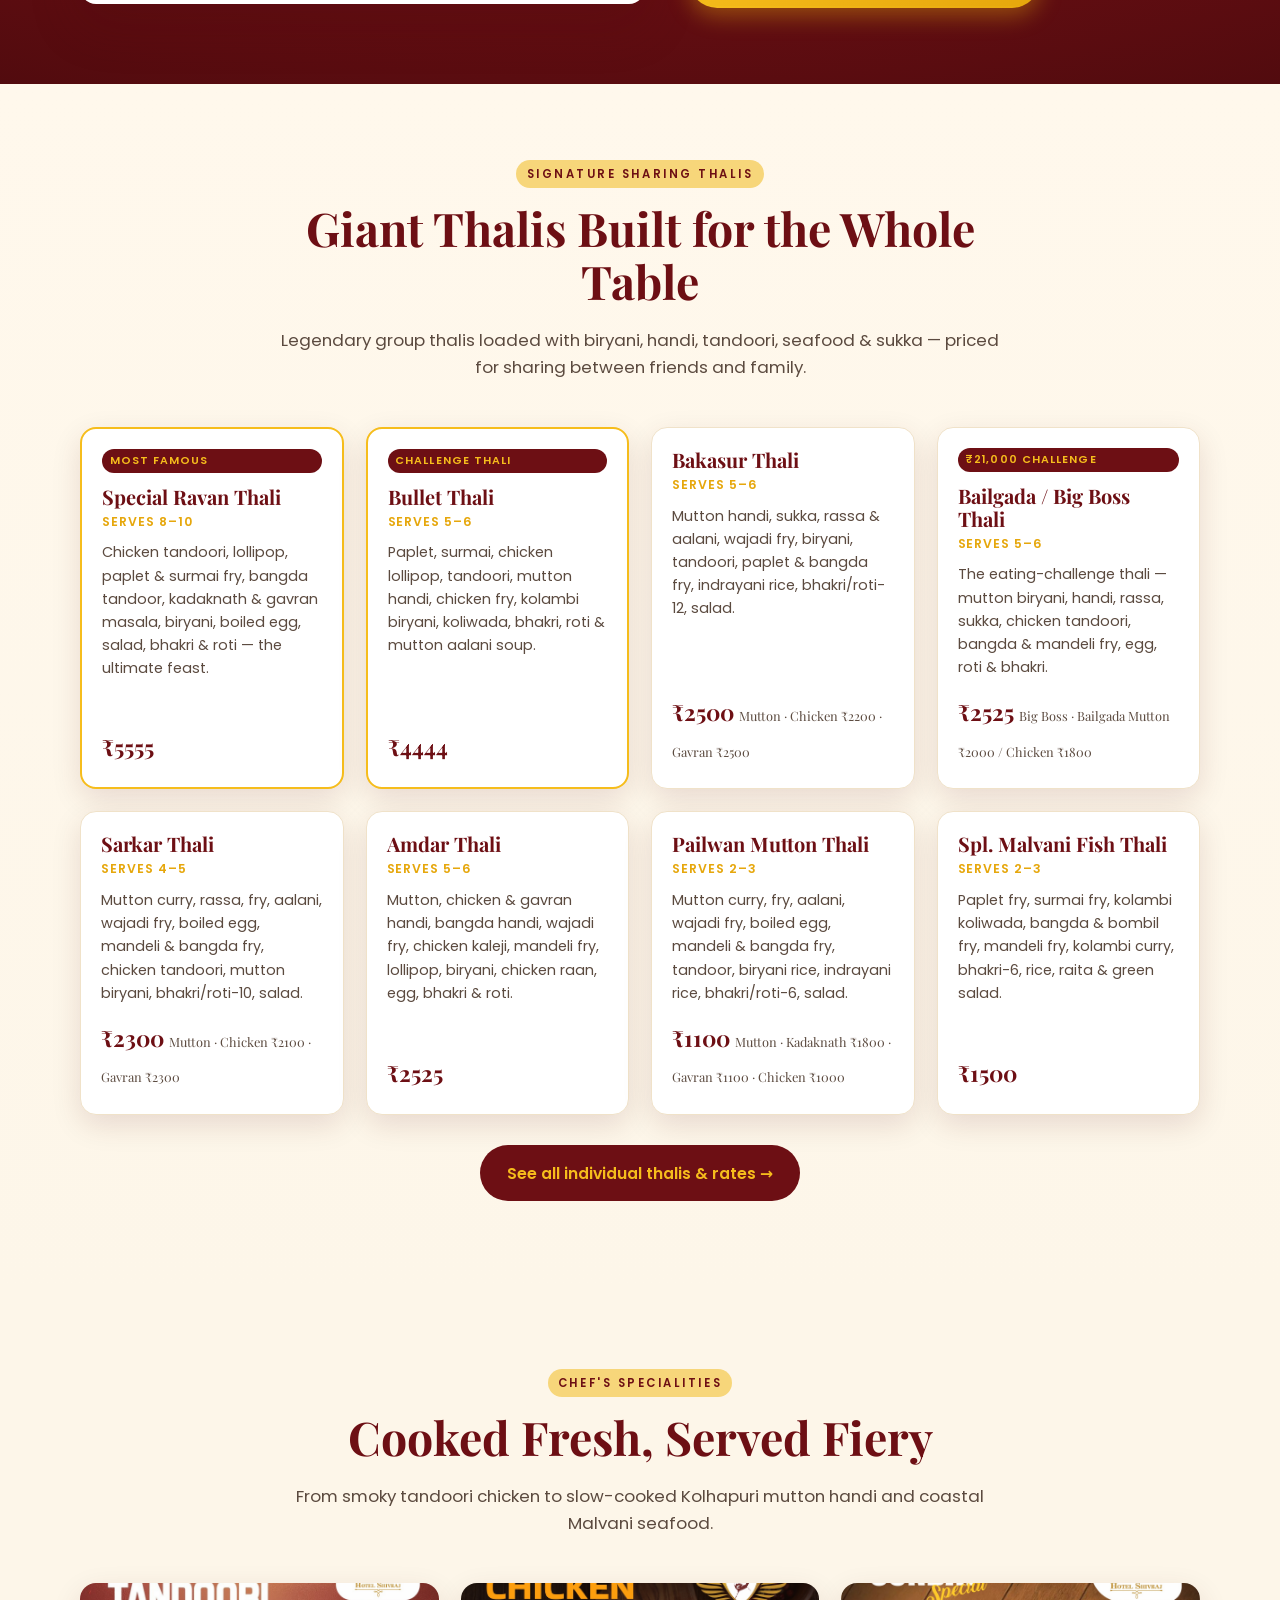
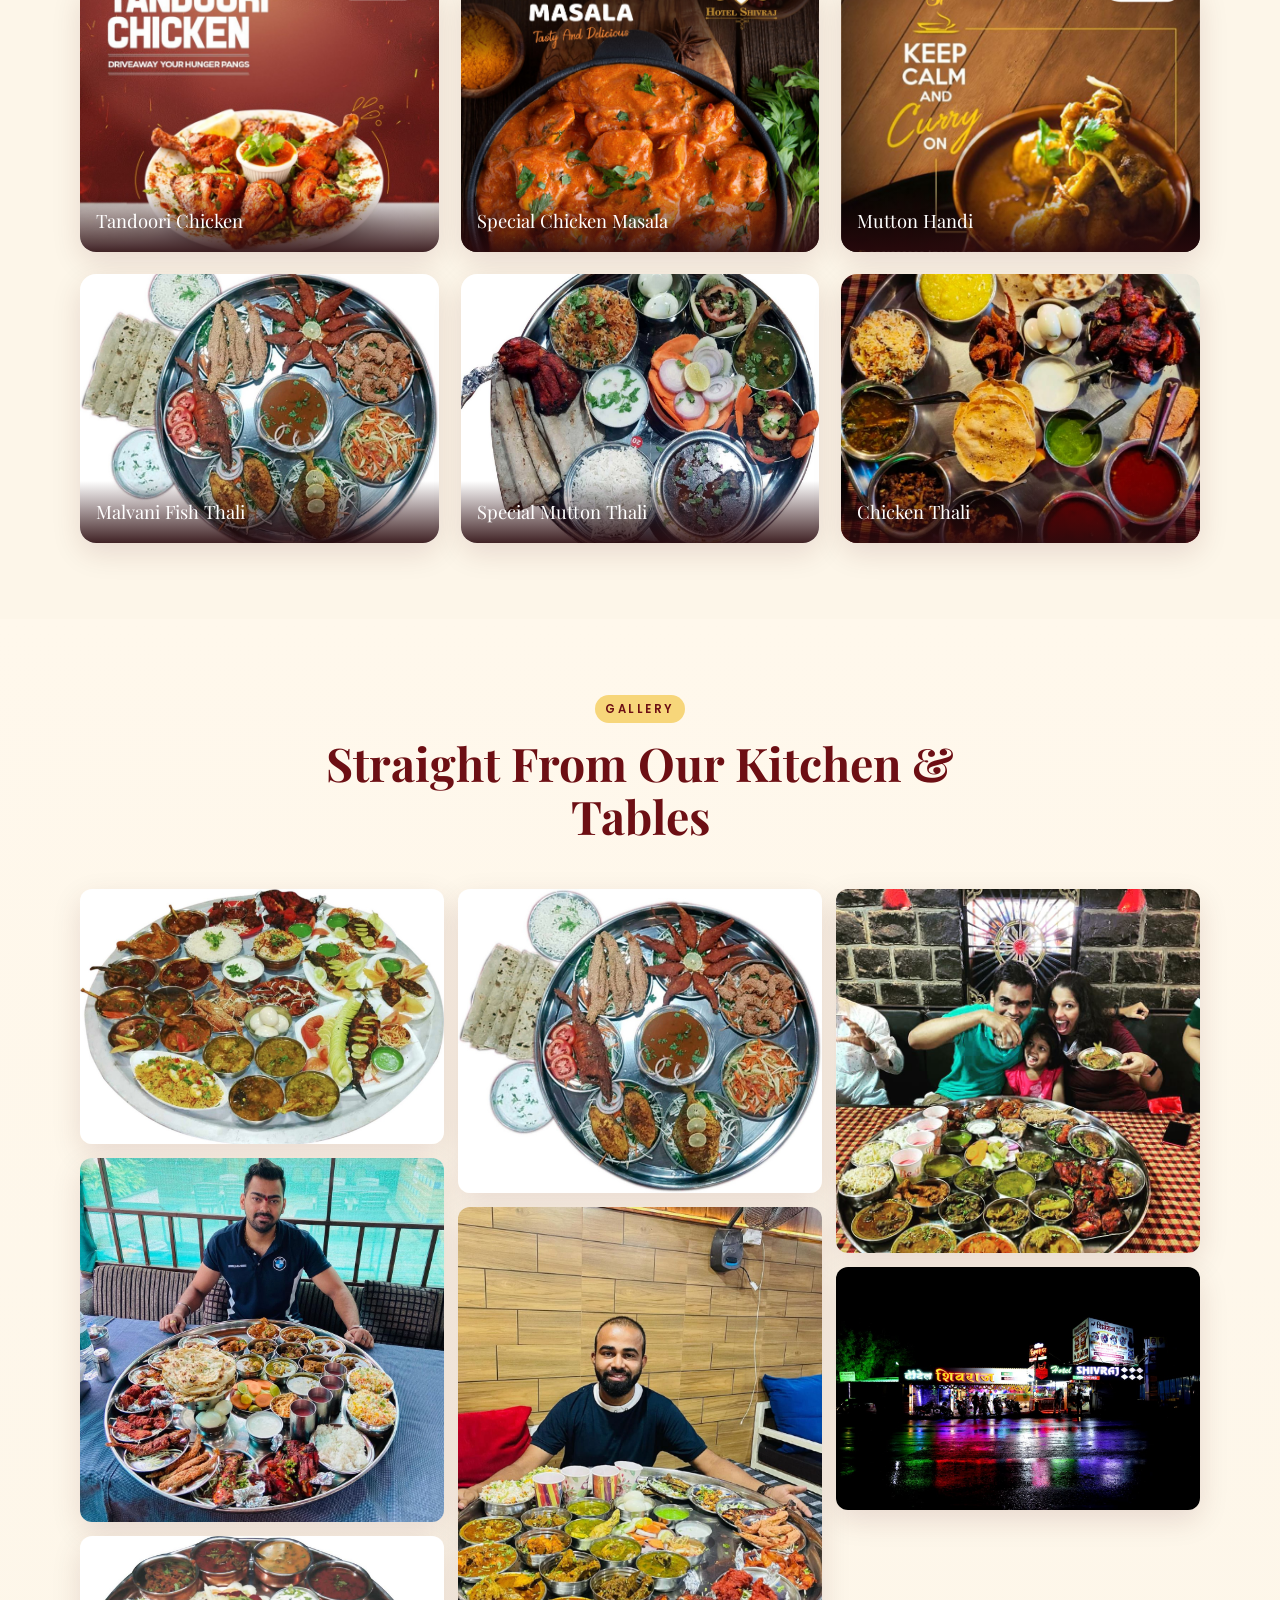
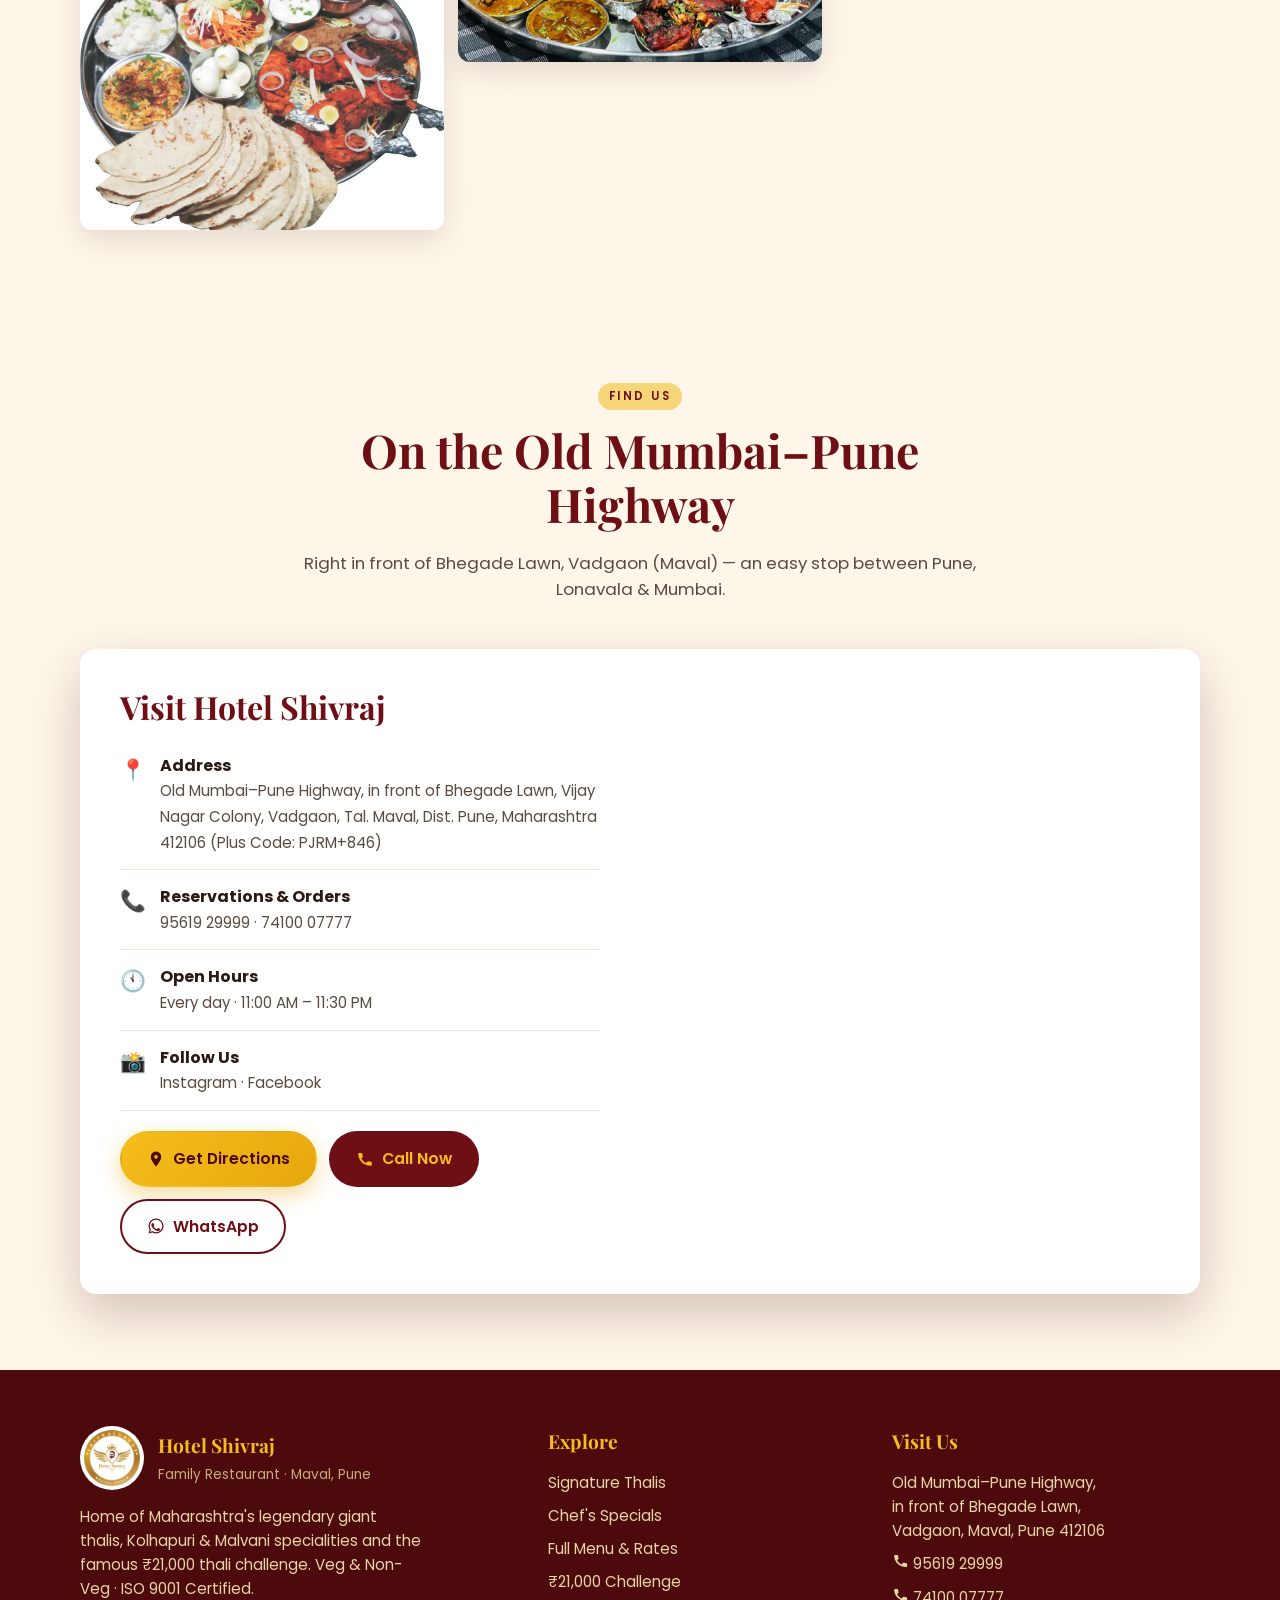
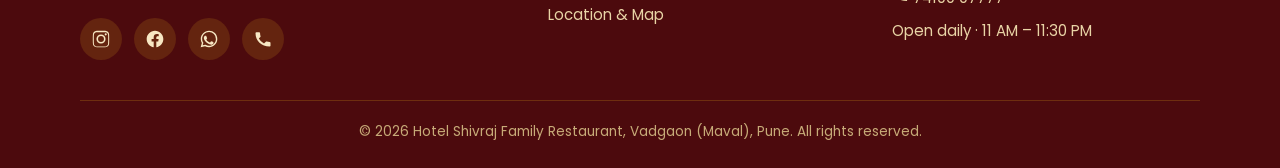
==== commit 0fa0403f: "shivraj seccond glimpse" ====
--- a/index.html
+++ b/index.html
@@ -14,16 +14,16 @@
 <meta property="og:type" content="restaurant">
 <meta property="og:title" content="Hotel Shivraj — Famous Thali & Non-Veg Family Restaurant, Vadgaon Maval">
 <meta property="og:description" content="Giant Ravan, Bullet & Bakasur thalis, Kolhapuri chicken, mutton handi & Malvani fish. Take the ₹21,000 thali challenge on the Old Mumbai–Pune Highway.">
-<meta property="og:image" content="https://www.hotelshivraj.com/public/images/special-ravan-thali.jpeg">
+<meta property="og:image" content="https://www.hotelshivraj.com/assets/images/special-ravan-thali.jpeg">
 <meta property="og:url" content="https://www.hotelshivraj.com/">
 <meta property="og:site_name" content="Hotel Shivraj">
 <meta property="og:locale" content="en_IN">
 <meta name="twitter:card" content="summary_large_image">
 <meta name="twitter:title" content="Hotel Shivraj — Famous Thali & Non-Veg Restaurant, Vadgaon Maval">
 <meta name="twitter:description" content="Giant thalis, Kolhapuri chicken, mutton handi & the ₹21,000 thali eating challenge.">
-<meta name="twitter:image" content="https://www.hotelshivraj.com/public/images/special-ravan-thali.jpeg">
-
-<link rel="icon" type="image/jpeg" href="public/images/hotel-shivraj-logo.jpeg">
+<meta name="twitter:image" content="https://www.hotelshivraj.com/assets/images/special-ravan-thali.jpeg">
+
+<link rel="icon" type="image/jpeg" href="assets/images/hotel-shivraj-logo.jpeg">
 <link rel="preconnect" href="https://fonts.googleapis.com">
 <link rel="preconnect" href="https://fonts.gstatic.com" crossorigin>
 <link href="https://fonts.googleapis.com/css2?family=Playfair+Display:wght@500;600;700;800&family=Poppins:wght@300;400;500;600&display=swap" rel="stylesheet">
@@ -35,8 +35,8 @@
   "@context":"https://schema.org",
   "@type":"Restaurant",
   "name":"Hotel Shivraj Family Restaurant",
-  "image":"https://www.hotelshivraj.com/public/images/hotel-shivraj-restaurant-vadgaon-maval.jpeg",
-  "logo":"https://www.hotelshivraj.com/public/images/hotel-shivraj-logo.jpeg",
+  "image":"https://www.hotelshivraj.com/assets/images/hotel-shivraj-restaurant-vadgaon-maval.jpeg",
+  "logo":"https://www.hotelshivraj.com/assets/images/hotel-shivraj-logo.jpeg",
   "url":"https://www.hotelshivraj.com/",
   "@id":"https://www.hotelshivraj.com/#restaurant",
   "telephone":"+919561929999",
@@ -68,10 +68,18 @@
 </head>
 <body>
 
+<svg xmlns="http://www.w3.org/2000/svg" style="position:absolute;width:0;height:0;overflow:hidden" aria-hidden="true">
+  <symbol id="ic-phone" viewBox="0 0 24 24"><path d="M6.62 10.79a15.05 15.05 0 006.59 6.59l2.2-2.2c.27-.27.67-.36 1.02-.24 1.12.37 2.33.57 3.57.57.55 0 1 .45 1 1V20c0 .55-.45 1-1 1C10.07 21 3 13.93 3 5c0-.55.45-1 1-1h3.5c.55 0 1 .45 1 1 0 1.25.2 2.45.57 3.57.11.35.03.74-.25 1.02l-2.2 2.2z"/></symbol>
+  <symbol id="ic-wa" viewBox="0 0 24 24"><path d="M12.04 2C6.58 2 2.13 6.45 2.13 11.91c0 1.75.46 3.45 1.32 4.95L2 22l5.25-1.38c1.45.79 3.08 1.21 4.79 1.21h.01c5.46 0 9.91-4.45 9.91-9.91 0-2.65-1.03-5.14-2.9-7.01A9.816 9.816 0 0012.04 2zm0 1.67c2.2 0 4.26.86 5.82 2.42a8.18 8.18 0 012.41 5.82c0 4.54-3.7 8.23-8.24 8.23-1.48 0-2.93-.4-4.19-1.15l-.3-.18-3.12.82.83-3.04-.2-.31a8.188 8.188 0 01-1.26-4.38c0-4.54 3.7-8.24 8.24-8.24zm-4.51 4.4c-.19 0-.5.07-.76.35-.26.28-1 .98-1 2.38s1.03 2.76 1.17 2.95c.14.19 2.02 3.08 4.9 4.32.68.29 1.22.47 1.63.6.69.22 1.31.19 1.81.11.55-.08 1.7-.69 1.94-1.36.24-.67.24-1.24.17-1.36-.07-.12-.26-.19-.54-.33-.28-.14-1.7-.84-1.96-.93-.26-.09-.45-.14-.64.14-.19.28-.73.93-.9 1.12-.16.19-.33.21-.61.07-.28-.14-1.19-.44-2.27-1.4-.84-.75-1.4-1.67-1.57-1.95-.16-.28-.02-.43.12-.57.13-.13.28-.33.42-.5.14-.17.19-.28.28-.47.09-.19.05-.35-.02-.5-.07-.14-.63-1.52-.86-2.08-.23-.55-.46-.47-.64-.48z"/></symbol>
+  <symbol id="ic-pin" viewBox="0 0 24 24"><path d="M12 2a7 7 0 00-7 7c0 5.25 7 13 7 13s7-7.75 7-13a7 7 0 00-7-7zm0 9.5A2.5 2.5 0 1112 6.5a2.5 2.5 0 010 5z"/></symbol>
+  <symbol id="ic-ig" viewBox="0 0 24 24"><path d="M12 2.16c3.2 0 3.58.01 4.85.07 1.17.05 1.8.25 2.23.41.56.22.96.48 1.38.9.42.42.68.82.9 1.38.16.42.36 1.06.41 2.23.06 1.27.07 1.65.07 4.85s-.01 3.58-.07 4.85c-.05 1.17-.25 1.8-.41 2.23-.22.56-.48.96-.9 1.38-.42.42-.82.68-1.38.9-.42.16-1.06.36-2.23.41-1.27.06-1.65.07-4.85.07s-3.58-.01-4.85-.07c-1.17-.05-1.8-.25-2.23-.41a3.7 3.7 0 01-1.38-.9 3.7 3.7 0 01-.9-1.38c-.16-.42-.36-1.06-.41-2.23C2.17 15.58 2.16 15.2 2.16 12s.01-3.58.07-4.85c.05-1.17.25-1.8.41-2.23.22-.56.48-.96.9-1.38.42-.42.82-.68 1.38-.9.42-.16 1.06-.36 2.23-.41C8.42 2.17 8.8 2.16 12 2.16zm0 1.62c-3.15 0-3.52.01-4.76.07-.9.04-1.39.19-1.71.32-.43.17-.74.37-1.06.69-.32.32-.52.63-.69 1.06-.13.32-.28.81-.32 1.71-.06 1.24-.07 1.61-.07 4.76s.01 3.52.07 4.76c.04.9.19 1.39.32 1.71.17.43.37.74.69 1.06.32.32.63.52 1.06.69.32.13.81.28 1.71.32 1.24.06 1.61.07 4.76.07s3.52-.01 4.76-.07c.9-.04 1.39-.19 1.71-.32.43-.17.74-.37 1.06-.69.32-.32.52-.63.69-1.06.13-.32.28-.81.32-1.71.06-1.24.07-1.61.07-4.76s-.01-3.52-.07-4.76c-.04-.9-.19-1.39-.32-1.71a2.86 2.86 0 00-.69-1.06 2.86 2.86 0 00-1.06-.69c-.32-.13-.81-.28-1.71-.32-1.24-.06-1.61-.07-4.76-.07zm0 2.76a5.46 5.46 0 110 10.92 5.46 5.46 0 010-10.92zm0 9a3.54 3.54 0 100-7.08 3.54 3.54 0 000 7.08zm6.95-9.22a1.28 1.28 0 11-2.55 0 1.28 1.28 0 012.55 0z"/></symbol>
+  <symbol id="ic-fb" viewBox="0 0 24 24"><path d="M22 12.06C22 6.5 17.52 2 12 2S2 6.5 2 12.06c0 5.02 3.66 9.19 8.44 9.94v-7.03H7.9v-2.9h2.54V9.85c0-2.51 1.49-3.9 3.78-3.9 1.09 0 2.24.2 2.24.2v2.46h-1.26c-1.24 0-1.63.77-1.63 1.56v1.88h2.78l-.44 2.9h-2.34V22c4.78-.75 8.44-4.92 8.44-9.94z"/></symbol>
+</svg>
+
 <header class="site-header">
   <div class="nav">
     <a class="brand" href="index.html">
-      <img src="public/images/hotel-shivraj-logo.jpeg" alt="Hotel Shivraj logo — Shivraj Group, Maval Pune">
+      <img src="assets/images/hotel-shivraj-logo.jpeg" alt="Hotel Shivraj logo — Shivraj Group, Maval Pune">
       <span><b>Hotel Shivraj</b><span>Family Restaurant</span></span>
     </a>
     <nav class="nav-links" id="navLinks">
@@ -83,7 +91,7 @@
     </nav>
     <div class="nav-cta">
       <a class="btn btn--outline" href="menu.html">View Menu</a>
-      <a class="btn btn--gold" href="tel:+919561929999">📞 Call Now</a>
+      <a class="btn btn--gold" href="tel:+919561929999"><svg class="i" aria-hidden="true"><use href="#ic-phone"/></svg> Call Now</a>
       <button class="nav-toggle" id="navToggle" aria-label="Toggle menu">☰</button>
     </div>
   </div>
@@ -91,16 +99,16 @@
 
 <!-- HERO -->
 <section class="hero">
-  <div class="hero__bg" style="background-image:url('public/images/hotel-shivraj-restaurant-vadgaon-maval.jpeg')"></div>
+  <div class="hero__bg" style="background-image:url('assets/images/hotel-shivraj-restaurant-vadgaon-maval.jpeg')"></div>
   <div class="hero__overlay"></div>
   <div class="hero__inner">
     <span class="hero__badge">★ ISO 9001 Certified · Veg &amp; Non-Veg</span>
     <h1>The Legendary <em>Giant Thalis</em> of the Mumbai–Pune Highway</h1>
     <p class="lead">Hotel Shivraj in Vadgaon, Maval serves Maharashtra's most talked-about thalis — Ravan, Bullet, Bakasur &amp; Big Boss — plus Kolhapuri chicken, mutton handi and Malvani seafood. Finish a thali solo in one hour and win ₹21,000 cash.</p>
     <div class="hero__cta">
-      <a class="btn btn--gold" href="tel:+919561929999">📞 Call to Reserve</a>
-      <a class="btn btn--ghost" href="#thalis">Explore Thalis</a>
-      <a class="btn btn--ghost" href="https://maps.app.goo.gl/kxrbrBTMF6mvTP388" target="_blank" rel="noopener">📍 Get Directions</a>
+      <a class="btn btn--gold" href="tel:+919561929999"><svg class="i" aria-hidden="true"><use href="#ic-phone"/></svg> Call to Reserve</a>
+      <a class="btn btn--ghost" href="https://wa.me/919561929999?text=Hi%20Hotel%20Shivraj%2C%20I%27d%20like%20to%20book%20a%20table" target="_blank" rel="noopener"><svg class="i" aria-hidden="true"><use href="#ic-wa"/></svg> WhatsApp Us</a>
+      <a class="btn btn--ghost" href="https://maps.app.goo.gl/kxrbrBTMF6mvTP388" target="_blank" rel="noopener"><svg class="i" aria-hidden="true"><use href="#ic-pin"/></svg> Get Directions</a>
     </div>
     <div class="hero__meta">
       <div>🍽️ <span><b>50+</b> dishes · Veg &amp; Non-Veg</span></div>
@@ -124,7 +132,7 @@
 <!-- CHALLENGE -->
 <section class="section section--maroon challenge" id="challenge">
   <div class="container wrap">
-    <img src="public/images/bakasur-thali-challenge.jpeg" alt="Two guests attempting the giant Bakasur thali eating challenge at Hotel Shivraj" loading="lazy">
+    <img src="assets/images/bakasur-thali-challenge.jpeg" alt="Two guests attempting the giant Bakasur thali eating challenge at Hotel Shivraj" loading="lazy">
     <div>
       <span class="eyebrow">Shivraj Special Challenge</span>
       <h2 style="color:var(--gold-bright);font-size:clamp(1.9rem,4.5vw,2.9rem)">Finish it solo. Win <span class="prize">₹21,000</span> cash.</h2>
@@ -134,7 +142,7 @@
         <li>Clear the plate in time and walk away with <b>₹21,000 in cash</b>.</li>
         <li>Order any giant thali &amp; allow 25–30 minutes of prep — it's cooked fresh.</li>
       </ul>
-      <a class="btn btn--gold" href="tel:+917410007777">📞 Book the Challenge · 74100 07777</a>
+      <a class="btn btn--gold" href="tel:+917410007777"><svg class="i" aria-hidden="true"><use href="#ic-phone"/></svg> Book the Challenge · 74100 07777</a>
     </div>
   </div>
 </section>
@@ -231,12 +239,12 @@
   </div>
   <div class="container">
     <div class="showcase">
-      <figure><img src="public/images/tandoori-chicken.jpeg" alt="Special tandoori chicken at Hotel Shivraj" loading="lazy"><figcaption>Tandoori Chicken</figcaption></figure>
-      <figure><img src="public/images/special-chicken-masala.jpeg" alt="Special chicken masala curry at Hotel Shivraj" loading="lazy"><figcaption>Special Chicken Masala</figcaption></figure>
-      <figure><img src="public/images/mutton-curry-sunday-special.jpeg" alt="Sunday special mutton curry at Hotel Shivraj" loading="lazy"><figcaption>Mutton Handi</figcaption></figure>
-      <figure><img src="public/images/malvani-fish-thali.jpeg" alt="Malvani fish thali with surmai, pomfret and prawns" loading="lazy"><figcaption>Malvani Fish Thali</figcaption></figure>
-      <figure><img src="public/images/special-mutton-thali.jpeg" alt="Special mutton thali with biryani and bhakri" loading="lazy"><figcaption>Special Mutton Thali</figcaption></figure>
-      <figure><img src="public/images/chicken-thali-bhakri.jpeg" alt="Chicken thali with bhakri, tandoori and dal" loading="lazy"><figcaption>Chicken Thali</figcaption></figure>
+      <figure><img src="assets/images/tandoori-chicken.jpeg" alt="Special tandoori chicken at Hotel Shivraj" loading="lazy"><figcaption>Tandoori Chicken</figcaption></figure>
+      <figure><img src="assets/images/special-chicken-masala.jpeg" alt="Special chicken masala curry at Hotel Shivraj" loading="lazy"><figcaption>Special Chicken Masala</figcaption></figure>
+      <figure><img src="assets/images/mutton-curry-sunday-special.jpeg" alt="Sunday special mutton curry at Hotel Shivraj" loading="lazy"><figcaption>Mutton Handi</figcaption></figure>
+      <figure><img src="assets/images/malvani-fish-thali.jpeg" alt="Malvani fish thali with surmai, pomfret and prawns" loading="lazy"><figcaption>Malvani Fish Thali</figcaption></figure>
+      <figure><img src="assets/images/special-mutton-thali.jpeg" alt="Special mutton thali with biryani and bhakri" loading="lazy"><figcaption>Special Mutton Thali</figcaption></figure>
+      <figure><img src="assets/images/chicken-thali-bhakri.jpeg" alt="Chicken thali with bhakri, tandoori and dal" loading="lazy"><figcaption>Chicken Thali</figcaption></figure>
     </div>
   </div>
 </section>
@@ -249,13 +257,13 @@
   </div>
   <div class="container">
     <div class="gallery">
-      <a href="public/images/special-ravan-thali.jpeg" class="tall" target="_blank"><img src="public/images/special-ravan-thali.jpeg" alt="Giant Ravan thali platter loaded with seafood, biryani and chicken" loading="lazy"></a>
-      <a href="public/images/mega-thali-eating-challenge.jpeg" class="wide" target="_blank"><img src="public/images/mega-thali-eating-challenge.jpeg" alt="Guest with the giant Hotel Shivraj thali eating challenge" loading="lazy"></a>
-      <a href="public/images/non-veg-thali-platter.jpeg" target="_blank"><img src="public/images/non-veg-thali-platter.jpeg" alt="Non-veg mega thali platter" loading="lazy"></a>
-      <a href="public/images/surmai-prawns-fish-thali.jpeg" target="_blank"><img src="public/images/surmai-prawns-fish-thali.jpeg" alt="Surmai and prawns Malvani fish thali" loading="lazy"></a>
-      <a href="public/images/bullet-thali-challenge.jpeg" class="wide" target="_blank"><img src="public/images/bullet-thali-challenge.jpeg" alt="Happy guest taking on the Bullet thali challenge" loading="lazy"></a>
-      <a href="public/images/family-restaurant-dining.jpeg" target="_blank"><img src="public/images/family-restaurant-dining.jpeg" alt="Family enjoying a thali at Hotel Shivraj family restaurant" loading="lazy"></a>
-      <a href="public/images/hotel-shivraj-restaurant-vadgaon-maval.jpeg" target="_blank"><img src="public/images/hotel-shivraj-restaurant-vadgaon-maval.jpeg" alt="Hotel Shivraj restaurant exterior at night on the Mumbai–Pune highway" loading="lazy"></a>
+      <a href="assets/images/special-ravan-thali.jpeg" class="tall" target="_blank"><img src="assets/images/special-ravan-thali.jpeg" alt="Giant Ravan thali platter loaded with seafood, biryani and chicken" loading="lazy"></a>
+      <a href="assets/images/mega-thali-eating-challenge.jpeg" class="wide" target="_blank"><img src="assets/images/mega-thali-eating-challenge.jpeg" alt="Guest with the giant Hotel Shivraj thali eating challenge" loading="lazy"></a>
+      <a href="assets/images/non-veg-thali-platter.jpeg" target="_blank"><img src="assets/images/non-veg-thali-platter.jpeg" alt="Non-veg mega thali platter" loading="lazy"></a>
+      <a href="assets/images/surmai-prawns-fish-thali.jpeg" target="_blank"><img src="assets/images/surmai-prawns-fish-thali.jpeg" alt="Surmai and prawns Malvani fish thali" loading="lazy"></a>
+      <a href="assets/images/bullet-thali-challenge.jpeg" class="wide" target="_blank"><img src="assets/images/bullet-thali-challenge.jpeg" alt="Happy guest taking on the Bullet thali challenge" loading="lazy"></a>
+      <a href="assets/images/family-restaurant-dining.jpeg" target="_blank"><img src="assets/images/family-restaurant-dining.jpeg" alt="Family enjoying a thali at Hotel Shivraj family restaurant" loading="lazy"></a>
+      <a href="assets/images/hotel-shivraj-restaurant-vadgaon-maval.jpeg" target="_blank"><img src="assets/images/hotel-shivraj-restaurant-vadgaon-maval.jpeg" alt="Hotel Shivraj restaurant exterior at night on the Mumbai–Pune highway" loading="lazy"></a>
     </div>
   </div>
 </section>
@@ -276,8 +284,9 @@
         <div class="row"><span class="ico">🕚</span><div><b>Open Hours</b><span>Every day · 11:00 AM – 11:30 PM</span></div></div>
         <div class="row"><span class="ico">📸</span><div><b>Follow Us</b><span><a href="https://www.instagram.com/hotelshivraj.in" target="_blank" rel="noopener">Instagram</a> · <a href="https://www.facebook.com/hotelshivraj.in" target="_blank" rel="noopener">Facebook</a></span></div></div>
         <div style="margin-top:20px;display:flex;gap:12px;flex-wrap:wrap">
-          <a class="btn btn--gold" href="https://maps.app.goo.gl/kxrbrBTMF6mvTP388" target="_blank" rel="noopener">📍 Get Directions</a>
-          <a class="btn btn--maroon" href="tel:+919561929999">📞 Call Now</a>
+          <a class="btn btn--gold" href="https://maps.app.goo.gl/kxrbrBTMF6mvTP388" target="_blank" rel="noopener"><svg class="i" aria-hidden="true"><use href="#ic-pin"/></svg> Get Directions</a>
+          <a class="btn btn--maroon" href="tel:+919561929999"><svg class="i" aria-hidden="true"><use href="#ic-phone"/></svg> Call Now</a>
+          <a class="btn btn--outline" href="https://wa.me/919561929999?text=Hi%20Hotel%20Shivraj%2C%20I%27d%20like%20to%20book%20a%20table" target="_blank" rel="noopener"><svg class="i" aria-hidden="true"><use href="#ic-wa"/></svg> WhatsApp</a>
         </div>
       </div>
       <div class="map">
@@ -296,14 +305,15 @@
     <div class="footer-grid">
       <div>
         <div class="footer-brand">
-          <img src="public/images/hotel-shivraj-logo.jpeg" alt="Hotel Shivraj logo">
+          <img src="assets/images/hotel-shivraj-logo.jpeg" alt="Hotel Shivraj logo">
           <div><h4 style="margin:0">Hotel Shivraj</h4><span style="color:#c7ab78;font-size:.85rem">Family Restaurant · Maval, Pune</span></div>
         </div>
         <p style="font-size:.94rem;max-width:38ch">Home of Maharashtra's legendary giant thalis, Kolhapuri &amp; Malvani specialities and the famous ₹21,000 thali challenge. Veg &amp; Non-Veg · ISO 9001 Certified.</p>
         <div class="socials">
-          <a href="https://www.instagram.com/hotelshivraj.in" target="_blank" rel="noopener" aria-label="Instagram">📸</a>
-          <a href="https://www.facebook.com/hotelshivraj.in" target="_blank" rel="noopener" aria-label="Facebook">📘</a>
-          <a href="tel:+919561929999" aria-label="Call">📞</a>
+          <a href="https://www.instagram.com/hotelshivraj.in" target="_blank" rel="noopener" aria-label="Instagram"><svg aria-hidden="true"><use href="#ic-ig"/></svg></a>
+          <a href="https://www.facebook.com/hotelshivraj.in" target="_blank" rel="noopener" aria-label="Facebook"><svg aria-hidden="true"><use href="#ic-fb"/></svg></a>
+          <a href="https://wa.me/919561929999" target="_blank" rel="noopener" aria-label="WhatsApp"><svg aria-hidden="true"><use href="#ic-wa"/></svg></a>
+          <a href="tel:+919561929999" aria-label="Call"><svg aria-hidden="true"><use href="#ic-phone"/></svg></a>
         </div>
       </div>
       <div>
@@ -320,8 +330,8 @@
         <h4>Visit Us</h4>
         <ul>
           <li>Old Mumbai–Pune Highway,<br>in front of Bhegade Lawn,<br>Vadgaon, Maval, Pune 412106</li>
-          <li><a href="tel:+919561929999">📞 95619 29999</a></li>
-          <li><a href="tel:+917410007777">📞 74100 07777</a></li>
+          <li><a href="tel:+919561929999"><svg class="i" aria-hidden="true"><use href="#ic-phone"/></svg> 95619 29999</a></li>
+          <li><a href="tel:+917410007777"><svg class="i" aria-hidden="true"><use href="#ic-phone"/></svg> 74100 07777</a></li>
           <li>Open daily · 11 AM – 11:30 PM</li>
         </ul>
       </div>
@@ -331,8 +341,8 @@
 </footer>
 
 <div class="fab">
-  <a class="wa" href="https://wa.me/919561929999" target="_blank" rel="noopener" aria-label="WhatsApp">🟢</a>
-  <a class="call" href="tel:+919561929999" aria-label="Call">📞</a>
+  <a class="wa" href="https://wa.me/919561929999?text=Hi%20Hotel%20Shivraj%2C%20I%27d%20like%20to%20book%20a%20table" target="_blank" rel="noopener" aria-label="Chat on WhatsApp"><svg aria-hidden="true"><use href="#ic-wa"/></svg></a>
+  <a class="call" href="tel:+919561929999" aria-label="Call now"><svg aria-hidden="true"><use href="#ic-phone"/></svg></a>
 </div>
 
 <script>
--- a/css/styles.css
+++ b/css/styles.css
@@ -120,13 +120,11 @@
 .showcase figure:hover img{transform:scale(1.06)}
 .showcase figcaption{position:absolute;left:0;right:0;bottom:0;padding:16px;background:linear-gradient(0deg,rgba(43,10,13,.9),transparent);color:#fff;font-family:var(--serif);font-size:1.15rem}
 
-/* Gallery */
-.gallery{display:grid;grid-template-columns:repeat(4,1fr);grid-auto-rows:180px;gap:14px}
-.gallery a{overflow:hidden;border-radius:12px;box-shadow:var(--shadow)}
-.gallery img{width:100%;height:100%;object-fit:cover;transition:transform .4s ease}
-.gallery a:hover img{transform:scale(1.08)}
-.gallery .tall{grid-row:span 2}
-.gallery .wide{grid-column:span 2}
+/* Gallery — masonry columns, full uncropped images */
+.gallery{column-count:3;column-gap:14px}
+.gallery a{display:block;break-inside:avoid;margin:0 0 14px;overflow:hidden;border-radius:12px;box-shadow:var(--shadow)}
+.gallery img{width:100%;height:auto;display:block;transition:transform .4s ease}
+.gallery a:hover img{transform:scale(1.05)}
 
 /* Menu page */
 .menu-hero{background:var(--maroon);color:#f7e7c3;text-align:center;padding:60px 20px 54px}
@@ -172,11 +170,21 @@
 .socials a:hover{background:var(--gold-bright)}
 .footer-bottom{border-top:1px solid rgba(246,189,28,.2);margin-top:40px;padding-top:20px;text-align:center;font-size:.85rem;color:#c7ab78}
 
+/* Inline icons */
+.i{width:1.15em;height:1.15em;fill:currentColor;flex:0 0 auto}
+.socials a{color:#f7e7c3}
+.socials a:hover{color:var(--maroon-dark)}
+.socials a svg{width:20px;height:20px;fill:currentColor}
+
 /* Floating call button (mobile ads) */
-.fab{position:fixed;right:18px;bottom:18px;z-index:60;display:none;gap:10px}
-.fab a{width:56px;height:56px;border-radius:50%;display:grid;place-items:center;box-shadow:var(--shadow-lg);font-size:1.5rem}
-.fab .call{background:var(--maroon);color:var(--gold-bright)}
-.fab .wa{background:#25d366;color:#fff}
+.fab{position:fixed;right:18px;bottom:18px;z-index:60;display:none;gap:12px;flex-direction:column}
+.fab a{width:56px;height:56px;border-radius:50%;display:grid;place-items:center;box-shadow:var(--shadow-lg);transition:transform .15s ease}
+.fab a:hover{transform:scale(1.08)}
+.fab a svg{width:30px;height:30px}
+.fab .call{background:var(--maroon)}
+.fab .call svg{fill:var(--gold-bright)}
+.fab .wa{background:#25d366}
+.fab .wa svg{fill:#fff}
 
 @media(max-width:900px){
   .nav-links,.nav-cta .btn--outline{display:none}
@@ -185,7 +193,7 @@
   .usp .container{grid-template-columns:repeat(2,1fr)}
   .challenge .wrap,.location .wrap{grid-template-columns:1fr}
   .showcase{grid-template-columns:1fr 1fr}
-  .gallery{grid-template-columns:repeat(2,1fr);grid-auto-rows:150px}
+  .gallery{column-count:2}
   .menu-cols{columns:1}
   .menu-nav{top:64px}
   .fab{display:flex}
@@ -194,5 +202,6 @@
   .section{padding:52px 0}
   .usp .container{grid-template-columns:1fr}
   .showcase{grid-template-columns:1fr}
+  .gallery{column-count:1}
   .hero__inner{padding:70px 20px 76px}
 }
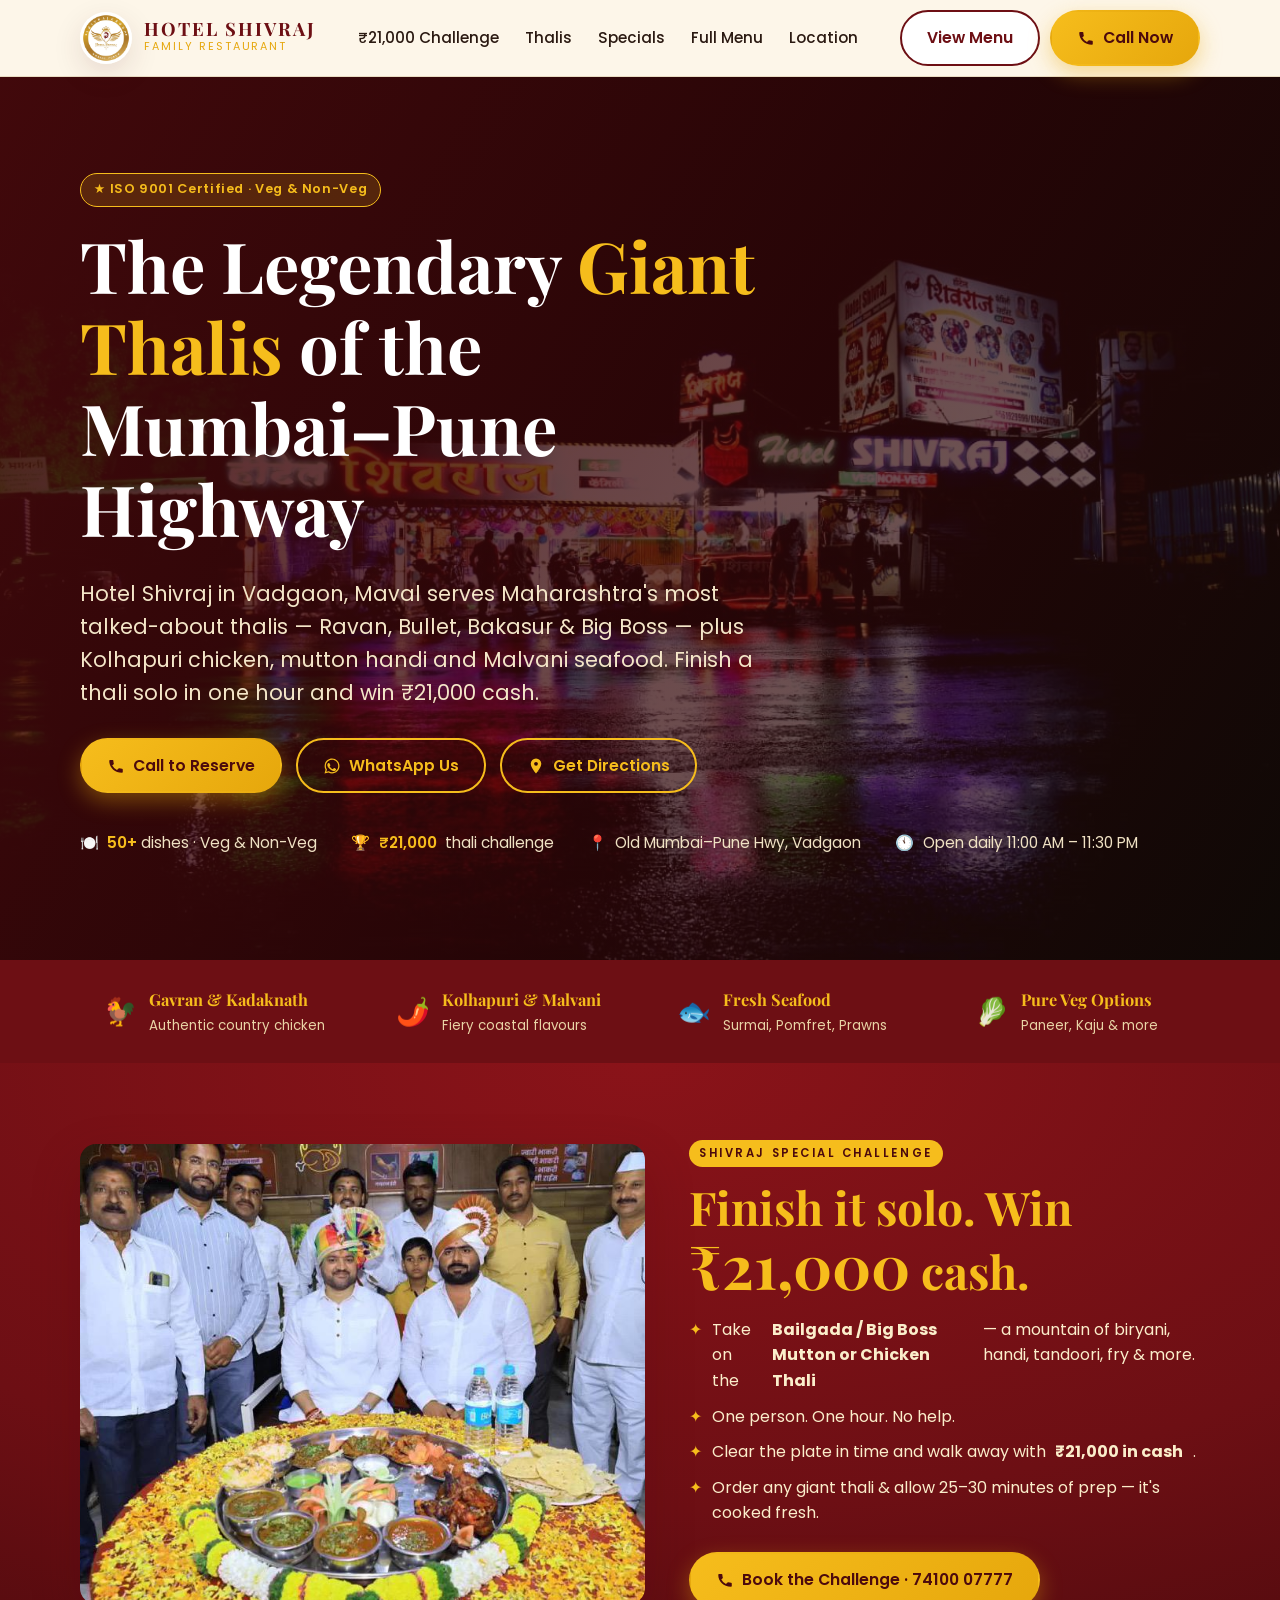
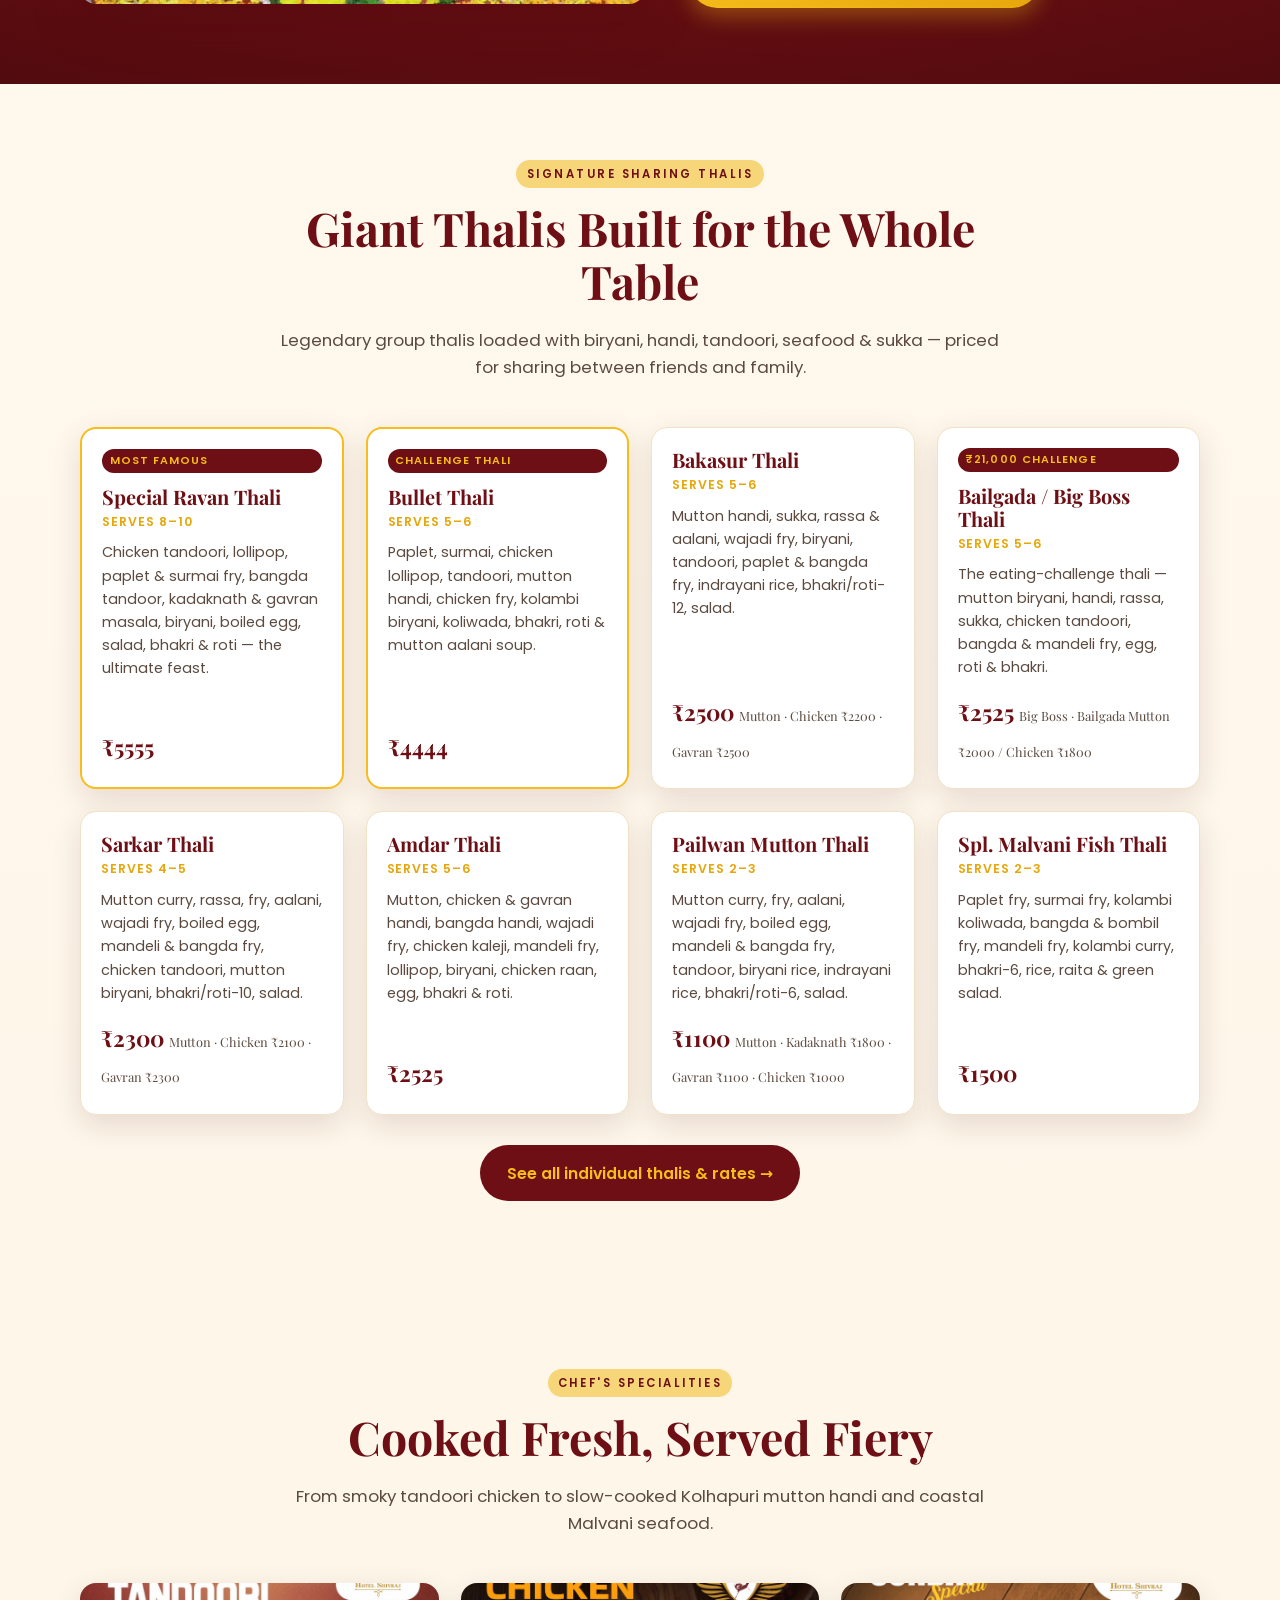
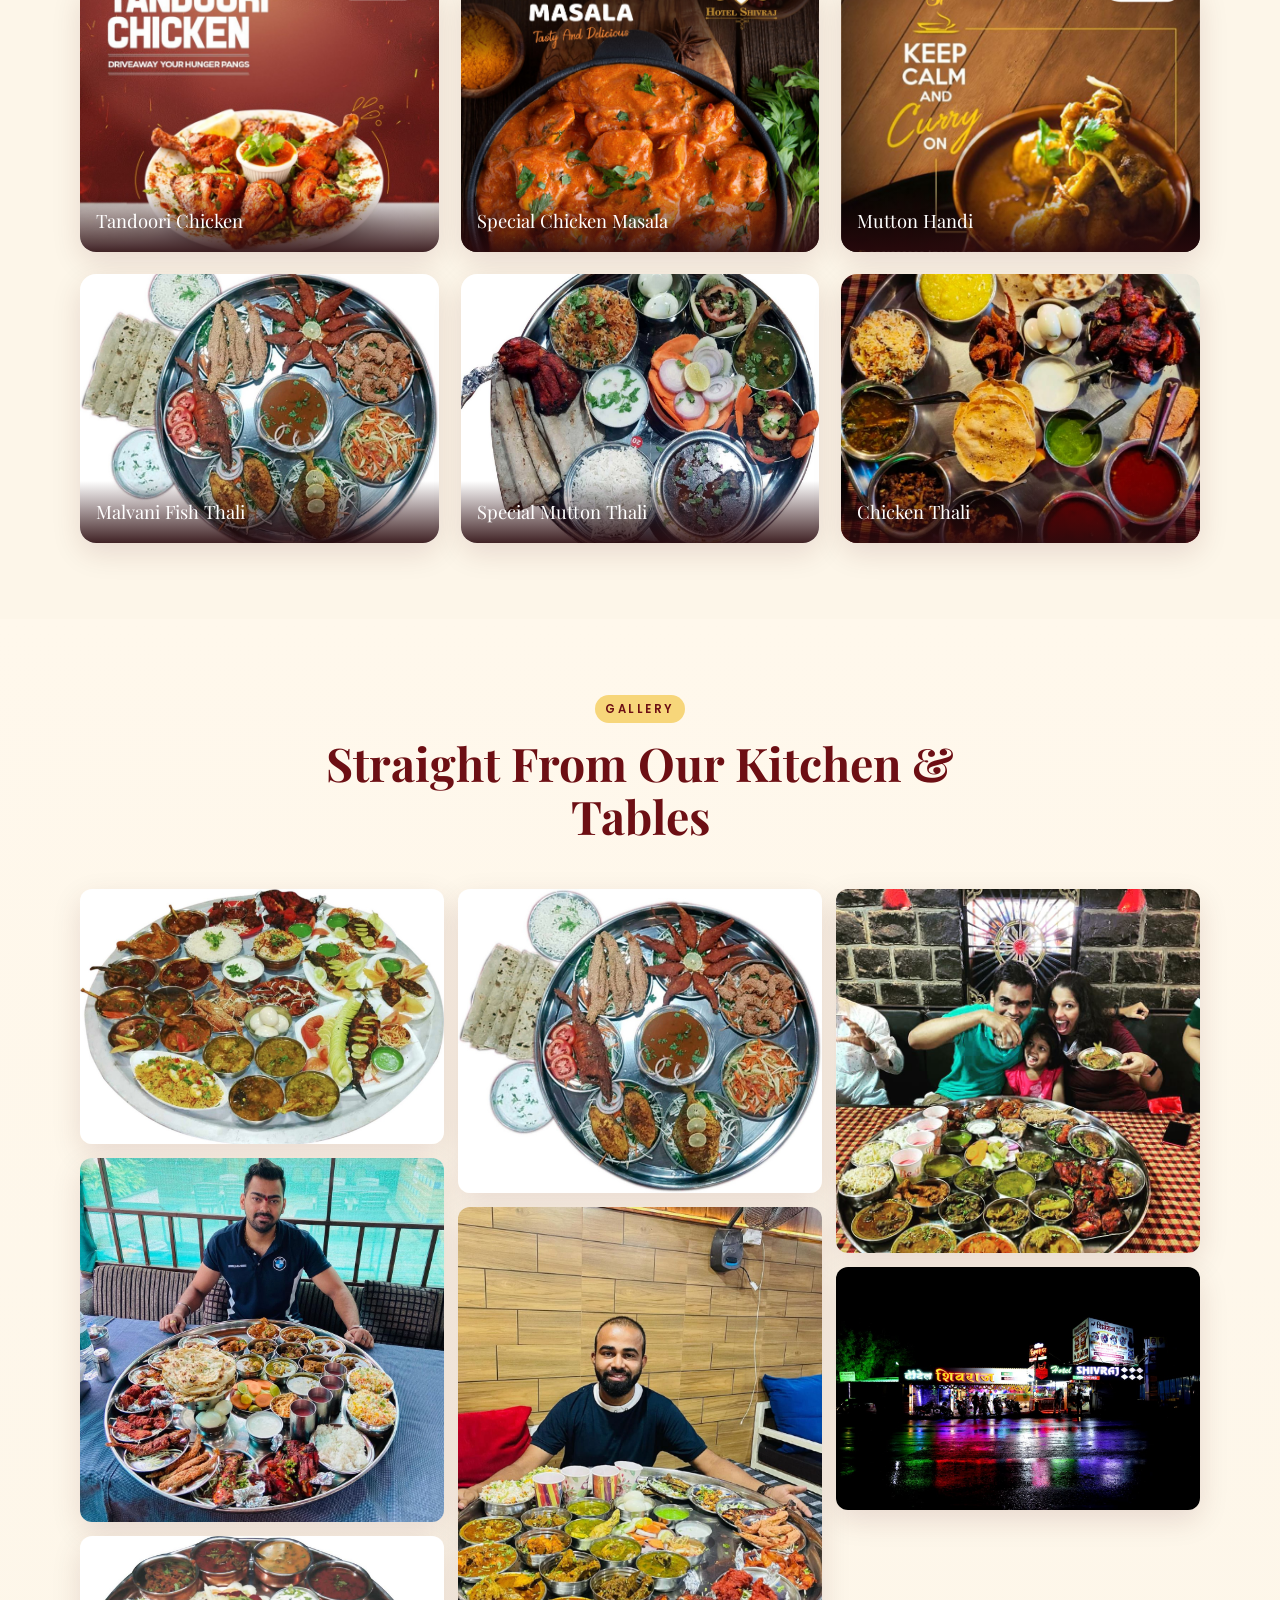
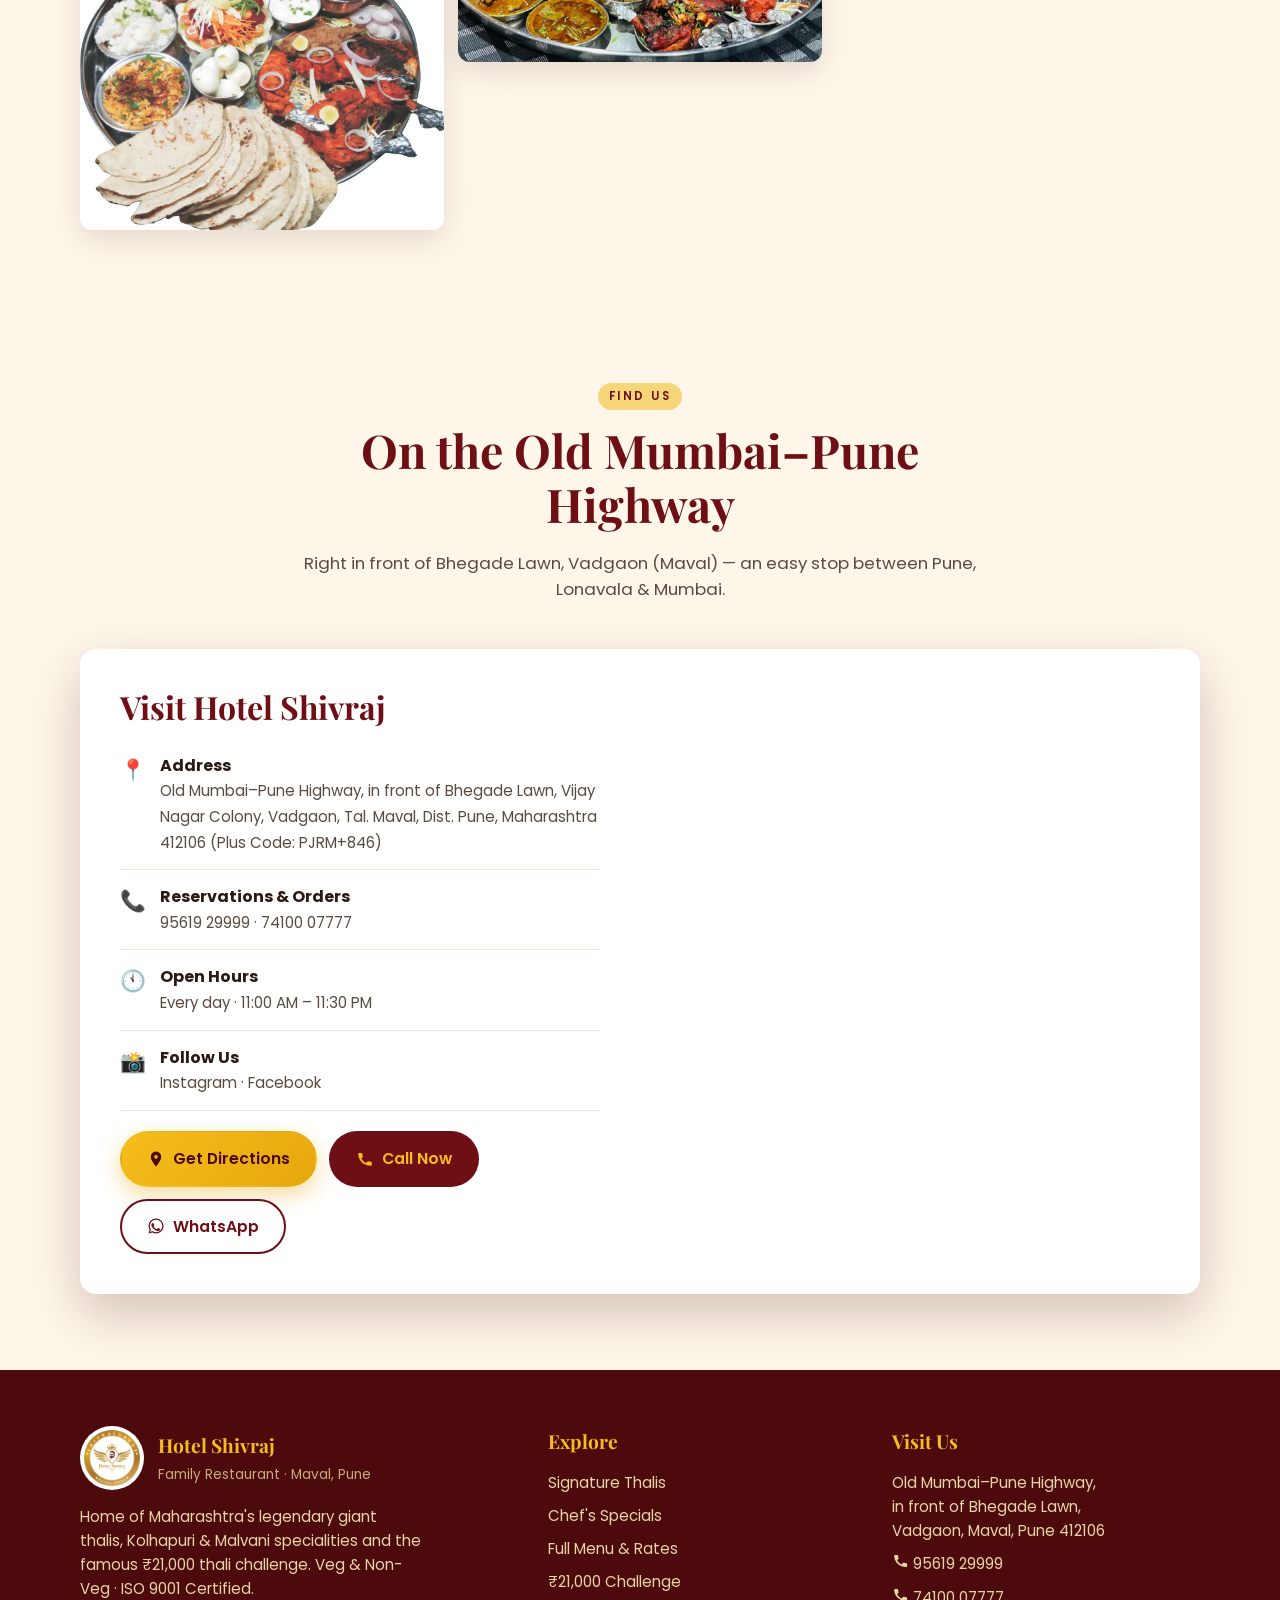
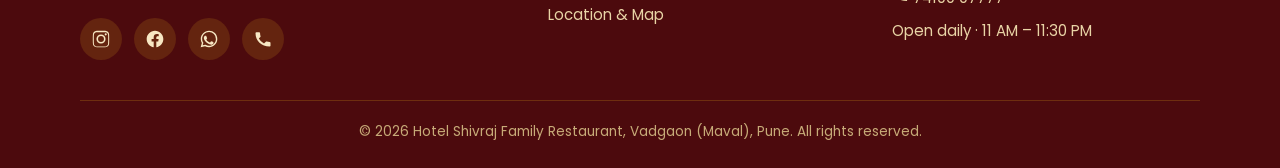
==== commit 3854266b: "shivraj seccond glimpse" ====
--- a/index.html
+++ b/index.html
@@ -92,7 +92,7 @@
     <div class="nav-cta">
       <a class="btn btn--outline" href="menu.html">View Menu</a>
       <a class="btn btn--gold" href="tel:+919561929999"><svg class="i" aria-hidden="true"><use href="#ic-phone"/></svg> Call Now</a>
-      <button class="nav-toggle" id="navToggle" aria-label="Toggle menu">☰</button>
+      <button class="nav-toggle" id="navToggle" aria-label="Toggle navigation" aria-expanded="false" aria-controls="navLinks">☰</button>
     </div>
   </div>
 </header>
@@ -132,7 +132,7 @@
 <!-- CHALLENGE -->
 <section class="section section--maroon challenge" id="challenge">
   <div class="container wrap">
-    <img src="assets/images/bakasur-thali-challenge.jpeg" alt="Two guests attempting the giant Bakasur thali eating challenge at Hotel Shivraj" loading="lazy">
+    <img src="assets/images/hero-thali-image.jpeg" alt="Hotel Shivraj's giant ceremonial thali surrounded by guests" loading="lazy">
     <div>
       <span class="eyebrow">Shivraj Special Challenge</span>
       <h2 style="color:var(--gold-bright);font-size:clamp(1.9rem,4.5vw,2.9rem)">Finish it solo. Win <span class="prize">₹21,000</span> cash.</h2>
@@ -347,8 +347,8 @@
 
 <script>
   const t=document.getElementById('navToggle'),l=document.getElementById('navLinks');
-  t.addEventListener('click',()=>l.classList.toggle('open'));
-  l.addEventListener('click',e=>{if(e.target.tagName==='A')l.classList.remove('open')});
+  t.addEventListener('click',()=>{const open=l.classList.toggle('open');t.setAttribute('aria-expanded',open)});
+  l.addEventListener('click',e=>{if(e.target.tagName==='A'){l.classList.remove('open');t.setAttribute('aria-expanded','false')}});
 </script>
 </body>
 </html>
--- a/css/styles.css
+++ b/css/styles.css
@@ -20,6 +20,7 @@
   --sans:"Poppins",system-ui,-apple-system,"Segoe UI",Roboto,sans-serif;
 }
 *{box-sizing:border-box}
+html,body{max-width:100%;overflow-x:hidden}
 html{scroll-behavior:smooth}
 body{
   margin:0;font-family:var(--sans);color:var(--ink);
@@ -58,7 +59,7 @@
 
 /* Header */
 .site-header{position:sticky;top:0;z-index:50;background:rgba(253,246,233,.92);backdrop-filter:blur(10px);border-bottom:1px solid #eaddc3}
-.nav{display:flex;align-items:center;justify-content:space-between;gap:16px;padding:10px 20px;max-width:var(--maxw);margin:0 auto}
+.nav{position:relative;display:flex;align-items:center;justify-content:space-between;gap:16px;padding:10px 20px;max-width:var(--maxw);margin:0 auto}
 .brand{display:flex;align-items:center;gap:12px}
 .brand img{width:52px;height:52px;border-radius:50%;box-shadow:var(--shadow)}
 .brand b{font-family:var(--serif);font-size:1.15rem;color:var(--maroon);display:block;line-height:1}
@@ -67,7 +68,7 @@
 .nav-links a{font-weight:500;font-size:.95rem;color:var(--ink);transition:color .15s}
 .nav-links a:hover{color:var(--maroon)}
 .nav-cta{display:flex;gap:10px;align-items:center}
-.nav-toggle{display:none;background:none;border:0;font-size:1.6rem;color:var(--maroon);cursor:pointer}
+.nav-toggle{display:none;background:none;border:0;font-size:1.6rem;line-height:1;color:var(--maroon);cursor:pointer}
 
 /* Hero */
 .hero{position:relative;color:#fff;overflow:hidden}
@@ -134,11 +135,12 @@
 .menu-nav .container::-webkit-scrollbar{display:none}
 .menu-nav a{white-space:nowrap;font-size:.86rem;font-weight:500;padding:.45em 1em;border-radius:999px;background:#fff;border:1px solid #ecdcbf;color:var(--maroon)}
 .menu-nav a:hover{background:var(--maroon);color:var(--gold-bright)}
+.menu-content{width:calc(100% - 48px);max-width:1200px;margin:28px auto 44px;padding-left:32px;padding-right:32px;background:#fffdf8;border:1px solid #ecdcbf;border-radius:var(--radius);box-shadow:var(--shadow)}
 .menu-block{margin-bottom:14px}
 .menu-block h2{color:var(--maroon);font-size:1.7rem;border-bottom:2px solid var(--gold-soft);padding-bottom:10px;margin-bottom:8px;display:flex;align-items:center;gap:.5em}
 .menu-cols{columns:2;column-gap:48px}
 .menu-item{break-inside:avoid;display:flex;justify-content:space-between;gap:14px;padding:9px 0;border-bottom:1px dashed #e7d9bf}
-.menu-item .name{font-weight:500}
+.menu-item .name{min-width:0;font-weight:500}
 .menu-item .name small{display:block;font-weight:400;font-size:.8rem;color:var(--ink-soft)}
 .menu-item .rate{font-weight:600;color:var(--maroon);white-space:nowrap;font-variant-numeric:tabular-nums}
 .menu-note{text-align:center;color:var(--ink-soft);font-size:.85rem;margin-top:26px;font-style:italic}
@@ -189,19 +191,48 @@
 @media(max-width:900px){
   .nav-links,.nav-cta .btn--outline{display:none}
   .nav-toggle{display:block}
-  .nav-links.open{display:flex;position:absolute;top:72px;left:0;right:0;flex-direction:column;background:var(--cream);padding:18px 20px;gap:14px;border-bottom:1px solid #eaddc3}
+  .site-header .nav-links.open{display:flex;position:fixed;top:72px;left:0;right:0;z-index:55;flex-direction:column;align-items:stretch;max-height:calc(100dvh - 72px);overflow-y:auto;background:var(--cream);padding:18px 20px;gap:14px;border-bottom:1px solid #eaddc3;box-shadow:0 12px 20px rgba(76,10,13,.16)}
+  .nav-links.open a{padding:4px 0}
   .usp .container{grid-template-columns:repeat(2,1fr)}
   .challenge .wrap,.location .wrap{grid-template-columns:1fr}
   .showcase{grid-template-columns:1fr 1fr}
   .gallery{column-count:2}
   .menu-cols{columns:1}
-  .menu-nav{top:64px}
+  .menu-nav{top:72px}
+  .footer-grid{grid-template-columns:1.4fr 1fr;gap:32px}
+  .footer-grid> :first-child{grid-column:1/-1}
   .fab{display:flex}
 }
 @media(max-width:560px){
+  .container{padding-left:16px;padding-right:16px}
+  .nav{gap:8px;padding:8px 16px}
+  .brand{gap:9px;min-width:0}
+  .brand img{width:44px;height:44px}
+  .brand b{font-size:1rem}
+  .brand span{font-size:.58rem;letter-spacing:.14em}
+  .nav-cta{gap:2px}
+  .nav-cta .btn--gold{width:42px;height:42px;padding:0;justify-content:center;font-size:0}
+  .nav-cta .btn--gold .i{width:19px;height:19px}
+  .nav-toggle{width:42px;height:42px;padding:0;font-size:1.5rem}
+  .site-header .nav-links.open{top:60px;max-height:calc(100dvh - 60px);padding:16px}
+  .menu-nav{top:60px;padding:10px 0}
+  .menu-nav .container{padding-left:16px;padding-right:16px}
+  .menu-hero{padding:42px 16px 38px}
+  .menu-content{width:calc(100% - 24px);margin:16px auto 28px;padding-left:18px;padding-right:18px;border-radius:12px}
+  .menu-block h2{font-size:1.45rem}
+  .menu-item{gap:10px;padding:10px 0;font-size:.94rem}
+  .menu-item .rate{font-size:.9rem}
   .section{padding:52px 0}
   .usp .container{grid-template-columns:1fr}
   .showcase{grid-template-columns:1fr}
   .gallery{column-count:1}
   .hero__inner{padding:70px 20px 76px}
-}
+  .site-footer{padding:44px 0 22px}
+  .footer-grid{grid-template-columns:1fr;gap:28px}
+  .footer-grid> :first-child{grid-column:auto}
+  .footer-brand{align-items:flex-start}
+  .footer-brand img{width:54px;height:54px;flex:0 0 auto}
+  .footer-bottom{margin-top:30px;padding-top:16px}
+  .fab{right:14px;bottom:14px}
+  .fab a{width:52px;height:52px}
+}
